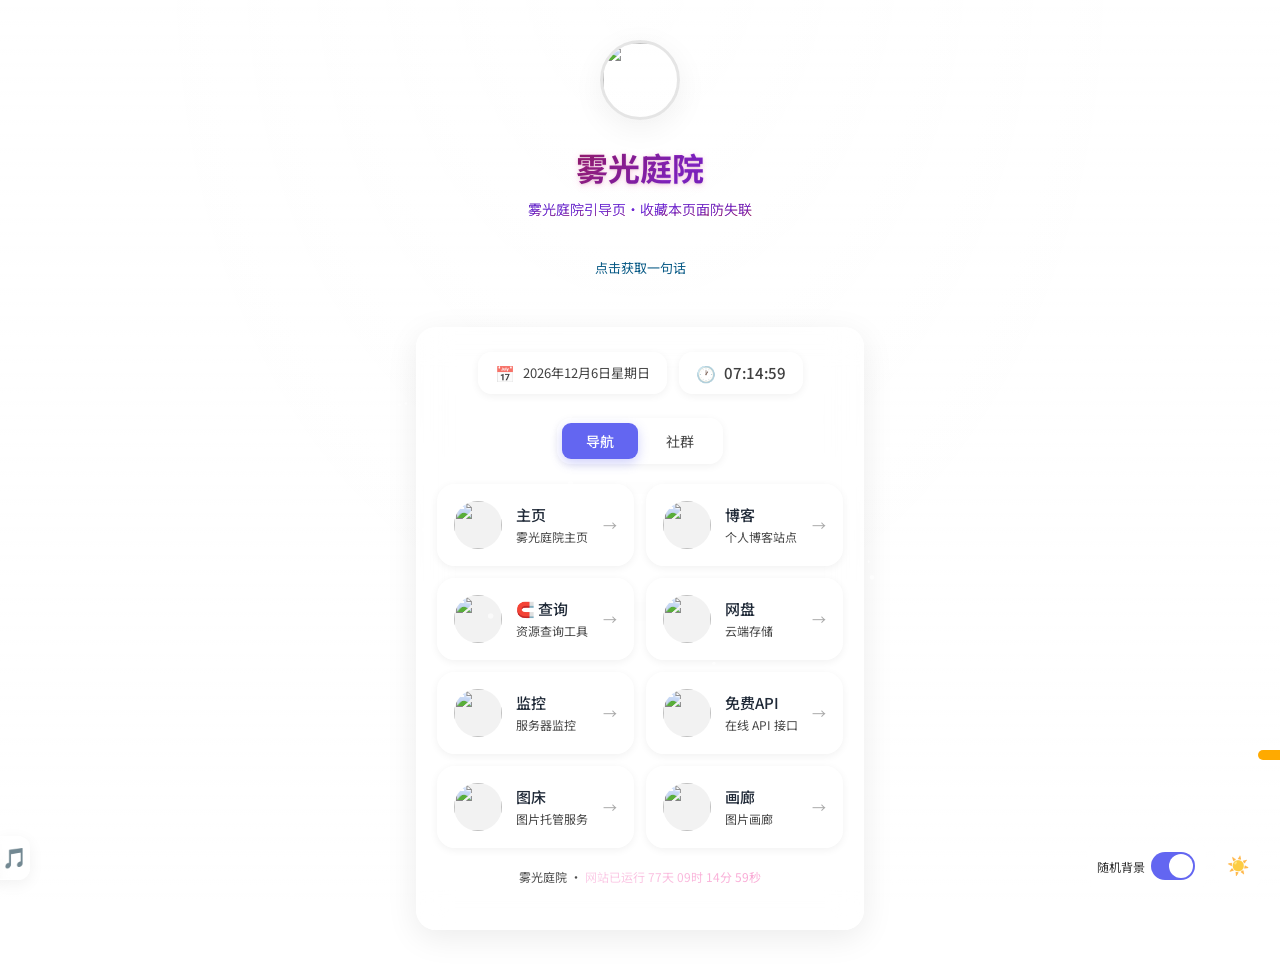
==== index.html @ 0381801b "修复背景轮换竞态、看板娘退出后空转，收敛毛玻璃与歌词重绘，补齐无障碍 一、真会出错的 - 背景轮换加代际标记：关掉开关后，卡在 await 里的 switchBg 不再把固定图盖掉 - session" ====
<!DOCTYPE html>
<html lang="zh-CN">
<head>
<meta charset="utf-8">
<meta name="viewport" content="width=device-width,initial-scale=1,viewport-fit=cover">

<!-- ══════════════════════════════════════════════════════════════════════════
     ★ 导航配置区 ★  想改导航，只改这一块就够了，下面的代码一律不用动

     每行一个网站： { name: '名称', desc: '描述', url: '网址', icon: '图标' }
       · icon  可以填图片网址，也可以直接填 emoji（如 '🎵'）；留空就显示名称首字
       · desc  可以省略
       · 想在当前标签页打开，给那一行补一个  newTab: false
     删一行 = 少一个卡片，复制一行 = 多一个卡片，顺序就是显示顺序。

     列数自动适配（NAV_COLUMNS = 'auto' 时）：
       1~8 个  → 2 列        9~15 个 → 3 列（9 个正好 3×3）
       16 个及以上 → 4 列（16 个正好 4×4）
     想锁死列数就把 NAV_COLUMNS 改成 2、3 或 4。
     上面算出的是「列数上限」，实际列数还要看屏幕宽度：
       ≥1920px  最多 4 列 → 16 个就是 4×4
       ≥1025px  最多 3 列 →  9 个就是 3×3
       ≤1024px  最多 2 列 ← 平板 / 手机，和改造前完全一样
       ≤420px   单列长条  ← 同上
     多出来的列全靠内容区向两侧扩展放下，卡片尺寸一点都不缩；
     左右会各留 390px 死区，不会压到看板娘和播放器上。
     ══════════════════════════════════════════════════════════════════════════ -->
<script>
window.NAV_COLUMNS = 'auto';

window.NAV_LINKS = [
  { name: '主页',         desc: '雾光庭院主页',  url: 'https://wgty.top',            icon: 'https://cdn.jsdmirror.com/gh/lqay-cn/cdn@main/img/zx/f/真寻413.jpg' },
  { name: '博客',         desc: '个人博客站点',  url: 'https://blog.wgty.top',       icon: 'https://cdn.jsdmirror.com/gh/lqay-cn/cdn@main/img/zx/f/真寻1048.jpg' },
  { name: '🧲 查询',      desc: '资源查询工具',  url: 'https://whatslink.info/',     icon: 'https://cdn.jsdmirror.com/gh/lqay-cn/cdn@main/img/zx/f/真寻1014.jpg' },
  { name: '网盘',         desc: '云端存储',      url: 'https://pan.wgty.top',        icon: 'https://cdn.jsdmirror.com/gh/lqay-cn/cdn@main/img/zx/f/真寻1086.jpg' },
  { name: '监控',         desc: '服务器监控',  url: 'https://komari.wgty.top',            icon: 'https://cdn.jsdmirror.com/gh/lqay-cn/cdn@main/img/zx/f/真寻575.jpg' },
  { name: '免费API',      desc: '在线 API 接口', url: 'https://wgty.top',            icon: 'https://cdn.jsdmirror.com/gh/lqay-cn/cdn@main/img/zx/f/真寻566.jpeg' },
  { name: '图床',         desc: '图片托管服务',  url: 'https://image.wgty.top',      icon: 'https://cdn.jsdmirror.com/gh/lqay-cn/cdn@main/img/zx/f/真寻748.jpg' },
  { name: '画廊',         desc: '图片画廊',      url: 'https://image.wgty.top/browse/web',            icon: 'https://cdn.jsdmirror.com/gh/lqay-cn/cdn@main/img/zx/f/真寻216.jpg' }
];
</script>
<!-- ════════════════════ 导航配置到此结束，以下无需改动 ════════════════════ -->

<title>雾光庭院</title>
<link rel="icon" type="image/png" href="https://p.qlogo.cn/gh/741215938/741215938/640">
<link href="https://fonts.googleapis.com/css2?family=Noto+Sans+SC:wght@300;400;500;700&display=swap" rel="stylesheet">
<!-- 资源版本号：改完 style.css / player.js / live2d.js 记得把下面几处的 ?v= 一起改
     （站点走 Cloudflare，CSS/JS 边缘缓存 4 小时；不换版本号的话会出现「新 HTML + 旧 CSS」，
      看板娘容器拿不到 position:fixed，整页被顶下去一大块） -->
<link rel="stylesheet" href="style.css?v=20261030a">

</head>
<body>

<!-- 背景图片容器：两层，交叉淡入淡出（旧图淡出、新图淡入，中间不会露出页面底色） -->
<div class="bg-image" id="bgImage"></div>
<div class="bg-image" id="bgImage2"></div>
<!-- 压暗/渐变遮罩独立成层：若挂在 .bg-image 上，双层同时可见时会被叠加两次 -->
<div class="bg-overlay"></div>

<!-- Live2D 看板娘（仿原版 live2d-widget）：文字气泡 + 模型 + 竖排工具栏；模型本身不挡页面点击 -->
<div class="live2d-wrap" id="live2dWrap" hidden>
  <div class="waifu-tips" id="waifuTips" role="status" aria-live="polite"></div>
  <canvas class="live2d-canvas" id="live2dCanvas" aria-hidden="true"></canvas>
  <div class="waifu-tool" id="waifuTool" role="toolbar" aria-label="看板娘工具栏">
    <button type="button" data-act="hitokoto" title="一言" aria-label="一言"><svg viewBox="0 0 24 24" aria-hidden="true"><path d="M4 4h16a2 2 0 0 1 2 2v10a2 2 0 0 1-2 2H9l-5 4v-4a2 2 0 0 1-2-2V6a2 2 0 0 1 2-2zm3 6a1.5 1.5 0 1 0 0 3 1.5 1.5 0 0 0 0-3zm5 0a1.5 1.5 0 1 0 0 3 1.5 1.5 0 0 0 0-3zm5 0a1.5 1.5 0 1 0 0 3 1.5 1.5 0 0 0 0-3z"/></svg></button>
    <button type="button" data-act="character" title="切换角色" aria-label="切换角色"><svg viewBox="0 0 24 24" aria-hidden="true"><path d="M12 12a4.5 4.5 0 1 0 0-9 4.5 4.5 0 0 0 0 9zm0 2c-4.4 0-8 2.2-8 5v2h16v-2c0-2.8-3.6-5-8-5z"/></svg></button>
    <button type="button" data-act="outfit" title="换装" aria-label="换装"><svg viewBox="0 0 24 24" aria-hidden="true"><path d="M9 3l3 2 3-2 5 3-2 5-2-1v11H8V10l-2 1-2-5 5-3z"/></svg></button>
    <button type="button" data-act="photo" title="拍照" aria-label="拍照"><svg viewBox="0 0 24 24" aria-hidden="true"><path d="M9 4h6l1.5 2H20a2 2 0 0 1 2 2v10a2 2 0 0 1-2 2H4a2 2 0 0 1-2-2V8a2 2 0 0 1 2-2h3.5L9 4zm3 4a5 5 0 1 0 0 10 5 5 0 0 0 0-10zm0 2a3 3 0 1 1 0 6 3 3 0 0 1 0-6z"/></svg></button>
    <button type="button" data-act="theme" title="切换主题" aria-label="切换主题"><svg viewBox="0 0 24 24" aria-hidden="true"><path d="M12 3a9 9 0 1 0 9 9 7 7 0 0 1-9-9z"/></svg></button>
    <button type="button" data-act="background" title="随机背景" aria-label="随机背景"><svg viewBox="0 0 24 24" aria-hidden="true"><path d="M4 4h16a2 2 0 0 1 2 2v12a2 2 0 0 1-2 2H4a2 2 0 0 1-2-2V6a2 2 0 0 1 2-2zm0 13h16l-5-6-4 4.5-2.5-2.5L4 17zm4-10a2 2 0 1 0 0 4 2 2 0 0 0 0-4z"/></svg></button>
    <button type="button" data-act="info" title="关于" aria-label="关于"><svg viewBox="0 0 24 24" aria-hidden="true"><path d="M12 2a10 10 0 1 0 0 20 10 10 0 0 0 0-20zm-1 5h2v2h-2V7zm0 4h2v6h-2v-6z"/></svg></button>
    <button type="button" data-act="quit" title="退出" aria-label="退出"><svg viewBox="0 0 24 24" aria-hidden="true"><path d="M6.4 5 12 10.6 17.6 5 19 6.4 13.4 12l5.6 5.6-1.4 1.4-5.6-5.6L6.4 19 5 17.6l5.6-5.6L5 6.4z"/></svg></button>
  </div>
</div>
<button class="waifu-toggle" id="waifuToggle" type="button" title="召唤看板娘" aria-label="召唤看板娘">看板娘</button>

<!-- 底部固定控件组：电脑端看板娘显示时收进看板娘工具栏（body.waifu-on 时隐藏），退出看板娘或在手机上才显示 -->
<div class="fixed-bottom">
  <label class="toggle-wrap" for="bgToggle">
    <span class="toggle-label">随机背景</span>
    <span class="switch">
      <input type="checkbox" id="bgToggle" checked>
      <span class="slider" aria-hidden="true"></span>
    </span>
  </label>
  <button id="themeBtn" type="button" aria-label="切换为浅色主题" aria-pressed="false">🌙</button>
</div>

<main class="container">
  <!-- 头部 -->
  <header class="header">
    <div class="avatar-wrap">
      <img class="avatar" src="https://p.qlogo.cn/gh/741215938/741215938/640" alt="">
    </div>
    <h1>雾光庭院</h1>
    <p class="desc">
      <span>雾</span><span>光</span><span>庭</span><span>院</span><span>引</span><span>导</span><span>页</span><span>·</span><span>收</span><span>藏</span><span>本</span><span>页</span><span>面</span><span>防</span><span>失</span><span>联</span>
    </p>
  </header>

  <!-- 一言（音乐播放时这里会被 assets/lyrics.js 换成逐字歌词，停下自动还原） -->
  <button class="hitokoto" id="hitokoto" type="button" title="点击刷新一言"><span class="hk-text" id="hitokotoText">加载中...</span></button>

  <!-- 毛玻璃内容区 -->
  <div class="glass-card">
  <!-- 时间小组件 -->
  <div class="widget-bar">
    <div class="mini-widget">
      <span class="icon">📅</span>
      <span id="date"></span>
    </div>
    <div class="mini-widget">
      <span class="icon">🕐</span>
      <span class="time" id="clock"></span>
    </div>
  </div>
  
  <!-- 标签 -->
  <div class="tabs" role="tablist" aria-label="内容分类">
    <button class="tab-btn active" id="tabNav" type="button" role="tab" aria-selected="true" aria-controls="tab-nav" tabindex="0" data-tab="nav">导航</button>
    <button class="tab-btn" id="tabContact" type="button" role="tab" aria-selected="false" aria-controls="tab-contact" tabindex="-1" data-tab="contact">社群</button>
  </div>
  
  <!-- 导航内容 -->
  <div class="tab-content active" id="tab-nav" role="tabpanel" aria-labelledby="tabNav" tabindex="0">
    <!-- 卡片由页头 NAV_LINKS 渲染生成，这里保持空即可 -->
    <nav class="link-grid" id="linkGrid" aria-label="常用站点" data-cols="2"></nav>
    <script>
    /* 导航渲染：读取 window.NAV_LINKS 生成卡片，并按数量决定列数。
       全部走 DOM API，配置里的文字不会被当成 HTML 解析。 */
    (function () {
      var grid = document.getElementById('linkGrid');
      if (!grid) return;

      var list = Array.isArray(window.NAV_LINKS) ? window.NAV_LINKS : [];
      var frag = document.createDocumentFragment();

      list.forEach(function (item) {
        if (!item || !item.name && !item.url) return;

        var a = document.createElement('a');
        a.className = 'link-card';
        a.href = item.url || '#';
        if (item.newTab !== false) {
          a.target = '_blank';
          a.rel = 'noopener noreferrer';
        }

        var iconBox = document.createElement('div');
        iconBox.className = 'card-icon';
        var icon = item.icon || '';
        if (/^(https?:|data:|\/|\.{1,2}\/)/i.test(icon)) {
          var img = document.createElement('img');
          img.src = icon;
          img.alt = '';
          img.loading = 'lazy';
          img.decoding = 'async';
          iconBox.appendChild(img);
        } else {
          iconBox.classList.add('is-text');
          iconBox.textContent = icon || (item.name || '?').trim().charAt(0);
        }

        var info = document.createElement('div');
        info.className = 'card-info';
        var nameEl = document.createElement('div');
        nameEl.className = 'card-name';
        nameEl.textContent = item.name || '';
        info.appendChild(nameEl);
        if (item.desc) {
          var descEl = document.createElement('div');
          descEl.className = 'card-desc';
          descEl.textContent = item.desc;
          info.appendChild(descEl);
        }

        var arrow = document.createElement('span');
        arrow.className = 'arrow';
        arrow.textContent = '→';

        a.appendChild(iconBox);
        a.appendChild(info);
        a.appendChild(arrow);
        frag.appendChild(a);
      });

      grid.textContent = '';
      grid.appendChild(frag);

      /* 列数：1~8 → 2 列，9~15 → 3 列，16+ → 4 列；NAV_COLUMNS 可手动锁定 */
      var n = grid.children.length;
      var forced = parseInt(window.NAV_COLUMNS, 10);
      var cols = (forced >= 1 && forced <= 4) ? forced : (n >= 16 ? 4 : (n >= 9 ? 3 : 2));
      grid.setAttribute('data-cols', String(cols));
      grid.setAttribute('data-count', String(n));
      /* 列数同时写到 body 上：CSS 选不到父元素，.container 靠它决定加宽到多少 */
      document.body.setAttribute('data-nav-cols', String(cols));
    })();
    </script>
  </div>
  
  <!-- 联系内容 -->
  <div class="tab-content" id="tab-contact" role="tabpanel" aria-labelledby="tabContact" tabindex="0" hidden>
    <div class="contact-list">
      <a href="https://qm.qq.com/q/Qpj8jxXnmW" class="contact-card" target="_blank" rel="noopener noreferrer">
        <div class="contact-icon qqgrp"><img src="https://p.qlogo.cn/gh/741215938/741215938/100" alt="QQ群"></div>
        <div class="contact-info">
          <div class="contact-name">雾光庭院交流群</div>
          <div class="contact-desc">群号：741215938</div>
        </div>
      </a>
      <a href="https://t.me/+IqggCLsv-kgzZmNl" class="contact-card" target="_blank" rel="noopener noreferrer">
        <div class="contact-icon tg"><img src="https://p.qlogo.cn/gh/741215938/741215938/100" alt="Telegram"></div>
        <div class="contact-info">
          <div class="contact-name">雾光庭院频道</div>
          <div class="contact-desc">Telegram 频道</div>
        </div>
      </a>
    </div>
  </div>
  
  <footer class="footer"><a href="https://github.com/jifulin/mistgarden" target="_blank" rel="noopener noreferrer">雾光庭院</a> · <span id="uptime"></span></footer>
  </div><!-- /glass-card -->
</main><!-- /container -->

<script>
  // 背景图片配置（使用API获取随机横图）
  const BG_API = 'https://api.lqay.cn/api/zxsjt/?cat=heng';
  // 手机端用竖图接口（1242×1815 这类竖构图）。注意：这个接口的跳转目标不带 CORS 头，
  // 只能当普通图片用（background-image / <img>），fetch 成 blob 会被浏览器拦掉
  const BG_API_MOBILE = 'https://img.paulzzh.com/touhou/random?size=wap';
  const NARROW_MQ = window.matchMedia('(max-width: 640px)');
  let currentBg = null;
  let nextBg = null;
  let bgInterval = null;
  // 代际标记：每次关掉轮换都 +1。switchBg() 是 async 的，定时器可能已经触发、
  // 正卡在 await 里；关掉开关后它醒来如果不认代次，就会把刚淡入的固定图又盖掉
  let bgGen = 0;
  const AUTO_INTERVAL = 6000; // 6秒
  const FIXED_BG = 'https://cdn.jsdmirror.com/gh/lqay-cn/cdn@main/img/zx/h/%E7%9C%9F%E5%AF%BB1184.png';

  // 背景图分两层交替显示，切换时旧图淡出、新图淡入（交叉淡入淡出，不会露出页面底色）
  const BG_LAYERS = [document.getElementById('bgImage'), document.getElementById('bgImage2')];

  // 开关当前状态（DOM 还没就绪时按「关」处理，宁可不换图）
  function bgEnabled() {
    const t = document.getElementById('bgToggle');
    return !!(t && t.checked);
  }
  let activeLayer = 0;          // 当前显示的是哪一层
  const FADE_MS = 900;          // 与 style.css 里 .bg-image 的 transition 保持一致

  // 拉一张随机图并等到解码完成，返回可用作背景的地址
  async function fetchBgBlob() {
    // 手机端：接口没有 CORS 头，走不了 fetch，直接把 URL 交给 background-image。
    // 带个随机参数，否则浏览器可能把 302 缓存住、一直返回同一张
    if (NARROW_MQ.matches) {
      const url = BG_API_MOBILE + '&r=' + Date.now() + Math.random().toString(36).slice(2, 6);
      await new Promise((resolve, reject) => {
        const img = new Image();
        img.onload = () => resolve();
        img.onerror = reject;
        img.src = url;
      });
      return url;
    }
    const resp = await fetch(BG_API);
    const blob = await resp.blob();
    const imgUrl = URL.createObjectURL(blob);
    await new Promise((resolve, reject) => {
      const img = new Image();
      img.onload = () => resolve();
      img.onerror = reject;
      img.src = imgUrl;
    });
    return imgUrl;
  }

  // 把 url 交叉淡入到前台；返回刚被换下去的那一层，调用方据此回收旧 blob
  function crossFade(url) {
    const cur = BG_LAYERS[activeLayer];
    const nxt = BG_LAYERS[1 - activeLayer];
    // 新图先放到隐藏层并锁死在透明状态，避免它带着上一张的过渡闪一下
    nxt.style.transition = 'none';
    nxt.style.opacity = '0';
    nxt.style.backgroundImage = `url('${url}')`;
    void nxt.offsetWidth;               // 强制重排，让上面的初始状态生效
    nxt.style.transition = '';          // 恢复 CSS 里的过渡
    requestAnimationFrame(() => {
      nxt.style.opacity = '1';
      cur.style.opacity = '0';
    });
    activeLayer = 1 - activeLayer;
    return cur;
  }

  // 预加载下一张背景图片
  async function preloadBg() {
    const toggle = document.getElementById('bgToggle');
    if (!toggle || !toggle.checked) return;
    if (nextBg) {
      URL.revokeObjectURL(nextBg);
      nextBg = null;
    }
    try {
      nextBg = await fetchBgBlob();
    } catch (e) {
      console.error('Failed to preload background image', e);
    }
  }

  async function switchBg() {
    const gen = bgGen;                 // 记下发起时的代次
    try {
      // 使用预加载的图片，如果没有就立即加载
      let newBgUrl = nextBg;
      nextBg = null;
      if (!newBgUrl) newBgUrl = await fetchBgBlob();

      // 等待期间用户关掉了开关（或又重开过一轮）：这次结果作废，别把固定图盖掉
      if (gen !== bgGen || !bgEnabled()) {
        if (newBgUrl) URL.revokeObjectURL(newBgUrl);
        return;
      }

      const oldBg = currentBg;
      currentBg = newBgUrl;
      crossFade(newBgUrl);

      // 旧图还在淡出，等过渡结束再回收，否则可能闪一下
      if (oldBg) setTimeout(() => URL.revokeObjectURL(oldBg), FADE_MS + 300);

      // 预加载下一张
      preloadBg();
    } catch (e) {
      console.error('Failed to load background image', e);
    }
  }

  // 关闭随机背景时切回固定图（同样走淡入淡出）
  function showFixedBg() {
    if (nextBg) { URL.revokeObjectURL(nextBg); nextBg = null; }
    const oldBg = currentBg;
    currentBg = null;
    crossFade(FIXED_BG);
    if (oldBg) setTimeout(() => URL.revokeObjectURL(oldBg), FADE_MS + 300);
  }

  // 自动切换背景
  function startBgAuto() {
    clearTimeout(bgInterval);
    bgInterval = null;
    // 使用 setTimeout 递归，确保间隔固定，避免重叠
    function scheduleNext() {
      clearTimeout(bgInterval);
      bgInterval = setTimeout(() => {
        bgInterval = null;
        if (!bgEnabled()) return;      // 关掉开关后不再排下一轮
        switchBg().then(() => { if (bgEnabled()) scheduleNext(); });
      }, AUTO_INTERVAL);
    }
    scheduleNext();
  }
  function stopBgAuto() {
    bgGen++;                           // 让已经发起的 switchBg 醒来后作废
    clearTimeout(bgInterval);
    bgInterval = null;
  }

  // 页面加载初始化
  (function() {
    const html = document.documentElement;
    const toggle = document.getElementById('bgToggle');

    // 隐私模式 / 禁用存储时 sessionStorage 读写会抛 SecurityError，
    // 一抛就会把下面整个初始化块（两个开关的监听）全部中断，所以统一包一层
    const store = {
      get(key) { try { return sessionStorage.getItem(key); } catch (e) { return null; } },
      set(key, value) { try { sessionStorage.setItem(key, value); } catch (e) { /* 存不了照样能用 */ } }
    };

    // === 主题初始化：手动优先级 > 时间自动（会话级别）===
    const savedTheme = store.get('theme');
    if (savedTheme === 'light') {
      html.setAttribute('data-theme', 'light');
    } else if (savedTheme !== 'dark') {
      const hour = new Date().getHours();
      if (hour >= 6 && hour < 18) html.setAttribute('data-theme', 'light');
    }
    function syncThemeButton() {
      const light = html.getAttribute('data-theme') === 'light';
      const button = document.getElementById('themeBtn');
      // 图标显示「当前是什么」，无障碍名和 title 说「点了会变成什么」
      button.textContent = light ? '☀️' : '🌙';
      button.setAttribute('aria-label', light ? '切换为深色主题' : '切换为浅色主题');
      button.setAttribute('aria-pressed', String(light));
      button.title = light ? '切换为深色主题' : '切换为浅色主题';
    }
    syncThemeButton();

    // === 背景自动切换初始化 ===
    const autoBg = store.get('autoBg');
    if (autoBg === 'off') {
      toggle.checked = false;
      stopBgAuto();
      showFixedBg();
    } else {
      toggle.checked = true;
      // 先预加载，再切换
      preloadBg().then(() => switchBg());
      startBgAuto();
    }

    // === 主题切换事件 ===
    document.getElementById('themeBtn').addEventListener('click', function() {
      if (html.getAttribute('data-theme') === 'light') {
        html.removeAttribute('data-theme');
        store.set('theme', 'dark');
      } else {
        html.setAttribute('data-theme', 'light');
        store.set('theme', 'light');
      }
      syncThemeButton();
    });

    // === 背景开关切换事件 ===
    toggle.addEventListener('change', function() {
      if (this.checked) {
        switchBg();
        startBgAuto();
        store.set('autoBg', 'on');
      } else {
        stopBgAuto();
        store.set('autoBg', 'off');
        // 切回固定图（淡入淡出），并清理预加载，避免关闭后仍请求 API
        showFixedBg();
      }
    });
  })();

  // === 手机端底部布局：播放器收成左下角小按钮 + 底部控件组让位 ===
  // 播放器高度会随歌词/歌单展开而变化，所以用 ResizeObserver 实时贴在它上方
  // 注意：这段内联脚本在 .music-player（页面后半部分）之前执行，必须等 DOM 就绪
  function setupMobileBottomUI() {
    const mq = window.matchMedia('(max-width: 640px)');
    const player = document.querySelector('.music-player');
    const bar = document.querySelector('.fixed-bottom');
    const btn = document.getElementById('musicToggle');
    if (!player || !bar || !btn) return;

    // 音乐播放器完全按需加载：首访不请求播放器资源、歌单或音源。
    let musicAssetsPromise = null;
    let consentGranted = false;
    const ask = document.getElementById('playAsk');
    const askYes = document.getElementById('playAskYes');
    const askNo = document.getElementById('playAskNo');
    function acceptMusic() {
      consentGranted = true;
      player.dataset.playOnReady = 'true';
      if (ask.open) ask.close();
      apply(true);            // 只在用户点了「播放」之后请求播放器和音源
    }
    function declineMusic() {
      if (ask.open) ask.close();   // 不启动脚本、歌单、音源或音乐播放器
    }
    function showPlayDialog() {
      if (!ask || ask.open || consentGranted) return;
      ask.showModal();
      askNo.focus();          // 默认聚焦不会触发加载的选项
    }
    // 电脑端看板娘在场时，由她在气泡里问（常驻到用户选择为止）；
    // 看板娘不在（手机、已退出、加载失败）或中途被关掉时，退回原来的弹窗。
    function showPlayAsk() {
      if (consentGranted) return;
      const waifu = window.__live2dWidget;
      if (waifu && waifu.askMusic({ accept: acceptMusic, decline: declineMusic, fallback: showPlayDialog })) return;
      showPlayDialog();
    }
    function firstPlayAsk() {
      const waifu = window.__live2dWidget;
      if (!waifu) { showPlayDialog(); return; }
      waifu.whenReady().then(function (ready) {
        if (ready) showPlayAsk(); else showPlayDialog();
      });
    }
    // 给看板娘用：没同意时她可以直接帮用户开始放歌；openPanel 打开左下角播放器
    window.__mistMusicCtl = {
      get consented() { return consentGranted; },
      start: acceptMusic,
      openPanel: function () { if (!open) togglePlayer(); }
    };
    askYes.addEventListener('click', acceptMusic);
    askNo.addEventListener('click', declineMusic);
    // 原生 dialog 的 Esc/cancel 也等同于关闭；没有同意就不会加载。

    function loadScript(src) {
      return new Promise((resolve, reject) => {
        const script = document.createElement('script');
        script.src = src;
        script.onload = resolve;
        script.onerror = () => { script.remove(); reject(new Error('脚本加载失败：' + src)); };
        document.body.appendChild(script);
      });
    }
    function loadMusicAssets() {
      if (musicAssetsPromise) return musicAssetsPromise;
      const slot = document.getElementById('musicPlayer');
      slot.textContent = '🎵 正在加载音乐…';
      const stylesheet = document.getElementById('aplayerStylesheet');
      const styleReady = stylesheet ? Promise.resolve() : new Promise((resolve, reject) => {
        const link = document.createElement('link');
        link.id = 'aplayerStylesheet';
        link.rel = 'stylesheet';
        link.href = 'assets/APlayer.min.css?v=20260920c';
        link.onload = resolve;
        link.onerror = () => { link.remove(); reject(new Error('播放器样式加载失败')); };
        document.head.insertBefore(link, document.querySelector('link[href^="style.css"]'));
      });
      musicAssetsPromise = styleReady
        .then(() => window.APlayer ? null : loadScript('assets/APlayer.min.js?v=20260920c'))
        .then(() => loadScript('assets/player.js?v=20261030a'))
        .catch(error => {
          console.warn('[music] 加载失败：', error);
          slot.textContent = '🎵 加载失败，收起后可重试';
          musicAssetsPromise = null;
        });
      return musicAssetsPromise;
    }

    const BTN      = 44;      // 按钮的布局尺寸（固定；贴边靠 transform 缩小，命中区不缩水）
    const DOCK_GAP = 2;       // 贴边后离屏幕边缘几像素
    const DOCK_IN  = 14;      // 离边 ≤14px 判定为贴边
    const DOCK_OUT = 28;      // 拉开 >28px 才脱离（滞回，免得在阈值上来回抖）
    const clamp = function (v, min, max) { return Math.min(Math.max(v, min), max); };
    let pos = null;                        // 按钮布局左上角（视口坐标）
    let dock = { x: null, y: null };        // 当前贴住哪几条边
    let open = false;
    let side = 'left';                     // 展开时播放器贴哪边，跟着按钮走
    let suppressClick = false;             // 刚拖完那一下不算点击
    let drag = null;

    /* --- 底部控件组：只在真被播放器压住时才抬起来；收起或桌面端用回 CSS 的 bottom: 20px --- */
    function sync() {
      if (!mq.matches || player.classList.contains('is-collapsed')) { bar.style.bottom = ''; return; }
      placePlayer();                               // 播放器跟着按钮走，位置每次现算
      bar.style.bottom = '';                       // 先归位再量，否则会拿上一次的抬高值自我反馈
      const p = player.getBoundingClientRect();
      const b = bar.getBoundingClientRect();
      if (p.left < b.right && b.left < p.right && p.top < b.bottom && b.top < p.bottom) {
        const lift = Math.round(window.innerHeight - p.top + 8);
        if (lift <= window.innerHeight - 8) bar.style.bottom = lift + 'px';   // 抬起来也得留在屏幕里
      }
    }
    /* --- 桌面端：手柄高度跟着播放器走（展开歌单/歌词变高时也保持一致） --- */
    function syncHandle() {
      if (!btn) return;
      if (mq.matches) { btn.style.height = ''; return; }     // 手机端是 44×44，交回 CSS
      const h = player.offsetHeight;
      if (h) btn.style.height = Math.max(44, h) + 'px';
    }

    if (window.ResizeObserver) new ResizeObserver(function () { sync(); syncHandle(); }).observe(player);
    window.addEventListener('resize', function () { clampBtn(); sync(); syncHandle(); });
    sync();
    syncHandle();
    // 播放器内容是异步出来的（歌单、歌词、字体），补校准几次
    [400, 1500, 3000].forEach(function (t) { setTimeout(function () { sync(); syncHandle(); }, t); });

    /* --- 展开/收回：手机默认收起，不挡页脚 --- */
    function apply(next) {
      open = next;
      if (!open && player.contains(document.activeElement)) btn.focus();
      player.classList.toggle('is-collapsed', !open);
      player.classList.toggle('is-right', side === 'right');
      player.inert = !open;
      player.setAttribute('aria-hidden', String(!open));
      btn.textContent = open ? (mq.matches ? '✕' : '«') : '🎵';
      const label = open ? '收起音乐播放器' : '展开音乐播放器';
      btn.title = label;
      btn.setAttribute('aria-label', label);
      btn.setAttribute('aria-expanded', String(open));
      btn.classList.toggle('is-drawer-open', open && !mq.matches);
      if (open) { placePlayer(); if (consentGranted) loadMusicAssets(); }
      sync();
      if (open) armIdle(); else keepOpen();
    }

    /* --- 桌面端抽屉：闲置（鼠标也不在上面）就自动收回贴边，点左边手柄再滑出 --- */
    const IDLE_MS = 8000;                  // 多久没操作就收回去
    let idleTimer = null;
    let hovering = false;
    function keepOpen() { clearTimeout(idleTimer); idleTimer = null; }
    function armIdle() {
      keepOpen();
      if (mq.matches || !open || hovering || player.dataset.playOnReady === 'true') return;   // 音源尚未就绪时也不自动收起
      if (player.querySelector('.pl-picker.is-open')) return;   // 歌单菜单开着（可能正在填自定义歌单）时不自动收起
      idleTimer = setTimeout(function () { if (!mq.matches && !hovering && open) apply(false); }, IDLE_MS);
    }
    player.addEventListener('mouseenter', function () { hovering = true; keepOpen(); });
    player.addEventListener('mouseleave', function () { hovering = false; armIdle(); });
    player.addEventListener('mousemove', keepOpen);        // 动一下（拖进度条、翻歌单）就重新计时
    player.addEventListener('click', armIdle);
    btn.addEventListener('mouseenter', function () { if (!mq.matches) armIdle(); });

    player.classList.toggle('is-drawer', !mq.matches);     // 抽屉的收起样式只在桌面端生效
    apply(false);                                  // 所有设备默认收起，不触发资源加载
    function togglePlayer() {
      if (open) { apply(false); return; }
      if (!consentGranted) { showPlayAsk(); return; }
      apply(true);
    }
    btn.addEventListener('click', function () {
      if (suppressClick) { suppressClick = false; return; }
      togglePlayer();
    });

    /* --- 播放器跟着按钮走：放按钮下方，下方放不下就放上方，横向占满 --- */
    function placePlayer() {
      if (!mq.matches || !pos) return;
      const h = player.offsetHeight || 131;
      const gap = 6;
      player.style.left = '10px';
      player.style.right = '10px';
      player.style.bottom = 'auto';
      player.style.top = (pos.y + BTN + gap + h <= window.innerHeight - 8)
        ? Math.round(pos.y + BTN + gap) + 'px'                  // 按钮下面放得下
        : Math.round(Math.max(8, pos.y - gap - h)) + 'px';      // 否则放到按钮上面
    }
    function clearPlayerStyle() {
      player.style.left = player.style.right = player.style.top = player.style.bottom = '';
    }

    /* --- 按钮可拖动：手机上未必有“刚好不挡东西”的位置，让用户自己挪（位置记在 localStorage）--- */
    const POS_KEY = 'mistgarden-music-btn';

    function readPos() {
      try {
        const v = localStorage.getItem(POS_KEY);
        if (!v) return null;
        const a = v.split(',');
        const x = parseFloat(a[0]), y = parseFloat(a[1]);
        return isFinite(x) && isFinite(y) ? { x: x, y: y } : null;
      } catch (e) { return null; }
    }

    // 按 pos 写样式：靠边就吸到边上并缩小（滞回，免得在阈值上来回抖）
    function layoutButton(remember) {
      if (!mq.matches) return;
      const nearX = pos.x <= DOCK_IN ? 'left'
                  : pos.x + BTN >= window.innerWidth - DOCK_IN ? 'right' : null;
      const nearY = pos.y <= DOCK_IN ? 'top'
                  : pos.y + BTN >= window.innerHeight - DOCK_IN ? 'bottom' : null;
      if (dock.x === 'left'   && pos.x > DOCK_OUT) dock.x = null;
      if (dock.x === 'right'  && pos.x + BTN < window.innerWidth - DOCK_OUT) dock.x = null;
      if (dock.y === 'top'    && pos.y > DOCK_OUT) dock.y = null;
      if (dock.y === 'bottom' && pos.y + BTN < window.innerHeight - DOCK_OUT) dock.y = null;
      if (nearX) dock.x = nearX;
      if (nearY) dock.y = nearY;

      let x = pos.x, y = pos.y;
      if (dock.x === 'left')   x = DOCK_GAP;
      if (dock.x === 'right')  x = window.innerWidth - BTN - DOCK_GAP;
      if (dock.y === 'top')    y = DOCK_GAP;
      if (dock.y === 'bottom') y = window.innerHeight - BTN - DOCK_GAP;
      pos = { x: x, y: y };

      btn.style.left = Math.round(x) + 'px';
      btn.style.top = Math.round(y) + 'px';
      btn.style.bottom = 'auto';
      // 缩小的方向朝着贴着的那条边，看起来就是“缩到边上”
      btn.classList.toggle('is-docked', !!(dock.x || dock.y));
      btn.style.transformOrigin =
        (dock.x === 'right' ? 'right' : dock.x === 'left' ? 'left' : 'center') + ' ' +
        (dock.y === 'bottom' ? 'bottom' : dock.y === 'top' ? 'top' : 'center');

      side = (x + BTN / 2 > window.innerWidth / 2) ? 'right' : 'left';
      player.classList.toggle('is-right', side === 'right');
      if (open) placePlayer();
      if (remember) { try { localStorage.setItem(POS_KEY, Math.round(x) + ',' + Math.round(y)); } catch (e) {} }
    }

    function place(x, y, remember) {
      if (!mq.matches) return;
      pos = { x: clamp(x, 0, window.innerWidth - BTN), y: clamp(y, 0, window.innerHeight - BTN) };
      layoutButton(remember);
    }
    // 屏幕旋转/缩放后把按钮拉回可视区
    function clampBtn() {
      if (!mq.matches || !pos) return;
      place(pos.x, pos.y, true);
    }

    const saved = readPos();
    if (saved && mq.matches) place(saved.x, saved.y, false);

    btn.addEventListener('pointerdown', function (e) {
      if (!mq.matches || e.button > 0) return;
      // 必须拦默认行为：不拦的话浏览器会启动原生拖拽/选择，pointer 立刻被 cancel，拖动只跟一帧
      if (e.cancelable) e.preventDefault();
      if (!pos) { const r = btn.getBoundingClientRect(); pos = { x: r.left, y: r.top }; }
      drag = { id: e.pointerId, dx: e.clientX - pos.x, dy: e.clientY - pos.y,
               x0: e.clientX, y0: e.clientY, moved: false };
      if (btn.setPointerCapture) btn.setPointerCapture(e.pointerId);
    });
    btn.addEventListener('pointermove', function (e) {
      if (!drag || e.pointerId !== drag.id) return;
      // 移动不超过 6px 当点击，避免手抖就把按钮挪走
      if (!drag.moved && Math.abs(e.clientX - drag.x0) + Math.abs(e.clientY - drag.y0) < 6) return;
      drag.moved = true;
      btn.classList.add('is-dragging');
      place(e.clientX - drag.dx, e.clientY - drag.dy, false);
    });
    function endDrag(e, cancelled) {
      if (!drag || (e && e.pointerId !== drag.id)) return;
      const moved = drag.moved;
      drag = null;
      btn.classList.remove('is-dragging');
      if (moved) layoutButton(true);                       // 松手再存一次位置（贴边后的最终位置）
      // 没拖动就是点了一下 = 开关。不用等 click：pointerdown 拦了默认行为后 click 不一定派发
      if (!moved && !cancelled) togglePlayer();
      suppressClick = true;                                // 真来了 click 也别再切一次
      setTimeout(function () { suppressClick = false; }, 350);
    }
    btn.addEventListener('pointerup', function (e) { endDrag(e, false); });
    btn.addEventListener('pointercancel', function (e) { endDrag(e, true); });

    // 窗口从桌面缩到手机宽度（或反过来）时，跟着切到对应的默认状态
    function onMq() {
      if (!mq.matches) clearPlayerStyle();      // 回桌面端：位置交回 CSS，别留内联样式
      player.classList.toggle('is-drawer', !mq.matches);
      apply(open);
      syncHandle();
      armIdle();
    }
    if (mq.addEventListener) mq.addEventListener('change', onMq);
    else if (mq.addListener) mq.addListener(onMq);

    // 异步创建 audio 后再观察播放状态，不轮询、也不在首访初始化播放器。
    let watchedAudio = null;
    function watchAudio() {
      const audio = player.querySelector('audio');
      if (!audio || audio === watchedAudio) return;
      watchedAudio = audio;
      const mark = () => btn.classList.toggle('is-playing', !audio.paused);
      ['play', 'pause', 'ended'].forEach(name => audio.addEventListener(name, mark));
      mark();
    }
    document.addEventListener('mistgarden:music-ready', function () {
      watchAudio();
      if (open) armIdle();
    });
    firstPlayAsk();
  }
  if (document.readyState === 'loading') document.addEventListener('DOMContentLoaded', setupMobileBottomUI);
  else setupMobileBottomUI();

  // === 页面运行时功能 ===
  function updateClock() {
    const now = new Date();
    const time = now.toLocaleTimeString('zh-CN', { hour: '2-digit', minute: '2-digit', second: '2-digit' });
    const date = now.toLocaleDateString('zh-CN', { year: 'numeric', month: 'long', day: 'numeric', weekday: 'long' });
    document.getElementById('clock').textContent = time;
    document.getElementById('date').textContent = date;
  }
  updateClock();
  setInterval(updateClock, 1000);
  
  // 可用键盘操作的标签页：点击、左右方向键、Home/End 都同步更新面板。
  const tabButtons = Array.from(document.querySelectorAll('.tab-btn'));
  function switchTab(nextButton, focusButton = false) {
    tabButtons.forEach(button => {
      const selected = button === nextButton;
      button.classList.toggle('active', selected);
      button.setAttribute('aria-selected', String(selected));
      button.tabIndex = selected ? 0 : -1;
      const panel = document.getElementById(button.getAttribute('aria-controls'));
      panel.classList.toggle('active', selected);
      panel.hidden = !selected;
    });
    if (focusButton) nextButton.focus();
  }
  tabButtons.forEach(button => button.addEventListener('click', () => switchTab(button)));
  document.querySelector('.tabs').addEventListener('keydown', e => {
    const current = tabButtons.indexOf(e.target);
    if (current < 0) return;
    let next = current;
    if (e.key === 'ArrowRight') next = (current + 1) % tabButtons.length;
    else if (e.key === 'ArrowLeft') next = (current - 1 + tabButtons.length) % tabButtons.length;
    else if (e.key === 'Home') next = 0;
    else if (e.key === 'End') next = tabButtons.length - 1;
    else return;
    e.preventDefault();
    switchTab(tabButtons[next], true);
  });
  
  // 一言
  async function fetchHitokoto() {
    try {
      const resp = await fetch('https://v1.hitokoto.cn');
      const data = await resp.json();
      const el = document.getElementById('hitokoto');
      // 只写内层 span：歌词层是它的兄弟节点，直接写 el.textContent 会把歌词层冲掉
      document.getElementById('hitokotoText').textContent = data.hitokoto;
      el.setAttribute('aria-label', '刷新一言：' + data.hitokoto);
      if (data.from && !el.classList.contains('is-lyric')) el.title = `——《${data.from}》`;
      // 白天模式一言两种可读配色
      if (document.documentElement.getAttribute('data-theme') === 'light') {
        if (Math.random() < 0.5) {
          el.classList.add('hitokoto-alt');
        } else {
          el.classList.remove('hitokoto-alt');
        }
      }
    } catch (e) {
      const el = document.getElementById('hitokoto');
      document.getElementById('hitokotoText').textContent = '点击获取一句话';
      el.setAttribute('aria-label', '刷新一言，当前加载失败');
    }
  }
  document.getElementById('hitokoto').addEventListener('click', fetchHitokoto);
  fetchHitokoto();

  // 运行时间计数器
  const startTime = new Date('2026-09-20T06:00:00+08:00');
  function updateUptime() {
    const now = new Date();
    const diff = now - startTime;
    if (diff < 0) {
      document.getElementById('uptime').textContent = '网站运行中';
      return;
    }
    const days = Math.floor(diff / 86400000);
    const hours = Math.floor((diff % 86400000) / 3600000);
    const mins = Math.floor((diff % 3600000) / 60000);
    const secs = Math.floor((diff % 60000) / 1000);
    const el = document.getElementById('uptime');
    el.textContent = `网站已运行 ${days}天 ${String(hours).padStart(2,'0')}时 ${String(mins).padStart(2,'0')}分 ${String(secs).padStart(2,'0')}秒`;
  }
  updateUptime();
  setInterval(updateUptime, 1000);

  // === 特效系统：樱花 + 粒子常驻共存（已去掉切换开关，不再有开/关状态） ===
  // 系统里开了「减少动态效果」就不放特效：这类用户对持续飘动敏感，也顺带省电
  const REDUCE_MOTION = !!(window.matchMedia
    && window.matchMedia('(prefers-reduced-motion: reduce)').matches);

  let sakuraTimer = null;      // 樱花生成定时器句柄
  let particleRAF = null;      // 粒子动画的 rAF 句柄
  let particleDraw = null;     // 粒子绘制函数（标签页切回来时要重新起帧）

  // 国家公祭日：12月13日全站灰色
  (function checkMourning(){
    const now = new Date();
    if(now.getMonth()===11 && now.getDate()===13){
      document.documentElement.classList.add('mourning');
    }
  })();

  /* --- 樱花：纯 CSS 动画的 DOM 花瓣 --- */
  function initSakura(){
    if(sakuraTimer) return;                                   // 已在运行，避免重复初始化
    const container = document.createElement('div');
    container.id = 'sakura-container';
    document.body.appendChild(container);

    function createPetal(){
      const p = document.createElement('div');
      p.className = 'sakura-petal';
      p.style.left = Math.random()*100 + 'vw';
      p.style.animationDuration = (8 + Math.random()*7) + 's';
      p.style.width = (14 + Math.random()*12) + 'px';
      p.style.height = (18 + Math.random()*10) + 'px';
      p.style.opacity = 0.6 + Math.random()*0.4;
      p.style.setProperty('--drift', Math.floor(Math.random()*200 - 100));
      p.style.transform = `rotate(${Math.random()*360}deg)`;
      container.appendChild(p);
      setTimeout(()=>p.remove(), 16000);
    }
    for(let i=0;i<30;i++) createPetal();
    sakuraTimer = setInterval(createPetal, 300);
  }

  /* --- 粒子：canvas 2D --- */
  function initParticles(){
    if(particleDraw) return;                                  // 已在运行，避免重复初始化
    const canvas = document.createElement('canvas');
    canvas.id = 'particles-canvas';
    document.body.appendChild(canvas);
    const ctx = canvas.getContext('2d');
    let w, h;
    const particles = [];

    function resize(){
      w = canvas.width = window.innerWidth;
      h = canvas.height = window.innerHeight;
    }
    resize();
    window.addEventListener('resize', resize);

    // 粒子数按屏幕面积给：小屏少放一些，别让手机白白烧电
    const count = Math.min(120, Math.max(40, Math.round(w * h / 16000)));
    for(let i=0;i<count;i++){
      particles.push({
        x: Math.random()*w,
        y: Math.random()*h,
        vx: (Math.random()-0.5)*0.6,
        vy: (Math.random()-0.5)*0.6,
        r: 1 + Math.random()*2
      });
    }

    particleDraw = function draw(){
      ctx.clearRect(0,0,w,h);
      ctx.fillStyle = 'rgba(255,255,255,0.6)';
      for(const p of particles){
        p.x += p.vx; p.y += p.vy;
        if(p.x<0||p.x>w) p.vx*=-1;
        if(p.y<0||p.y>h) p.vy*=-1;
        ctx.beginPath();
        ctx.arc(p.x,p.y,p.r,0,Math.PI*2);
        ctx.fill();
      }
      particleRAF = requestAnimationFrame(particleDraw);
    };
    particleRAF = requestAnimationFrame(particleDraw);
  }

  /* --- 标签页切到后台就停掉粒子，切回来再接着画（别在后台空转烧 CPU） --- */
  document.addEventListener('visibilitychange', function(){
    if(document.hidden){
      if(particleRAF){ cancelAnimationFrame(particleRAF); particleRAF = null; }
    }else if(particleDraw && !particleRAF){
      particleRAF = requestAnimationFrame(particleDraw);
    }
  });

  // 启动特效（樱花 + 粒子常驻）
  if(!REDUCE_MOTION){
    initSakura();
    initParticles();
  }
</script>
<!-- 原生对话框保证聚焦和 Esc 关闭；用户选择前不请求任何音乐资源。 -->
<dialog class="play-ask" id="playAsk" aria-labelledby="playAskTitle" aria-describedby="playAskDesc">
  <div class="play-ask-card">
    <div class="play-ask-icon" aria-hidden="true">🎵</div>
    <h2 class="play-ask-title" id="playAskTitle">要播放背景音乐吗？</h2>
    <p class="play-ask-desc" id="playAskDesc">点击播放将加载播放器并开始播放歌曲；关闭则不会加载音乐。</p>
    <div class="play-ask-btns">
      <button class="play-ask-btn primary" id="playAskYes" type="button">▶ 播放</button>
      <button class="play-ask-btn" id="playAskNo" type="button">关闭</button>
    </div>
  </div>
</dialog>
<!-- 音乐入口：用户同意播放后才加载 APlayer、歌单和音源 -->
<div class="music-player is-collapsed" id="musicPanel" role="region" aria-label="音乐播放器" aria-hidden="true" inert>
  <div id="musicPlayer" aria-live="polite">🎵 点击展开以加载音乐</div>
</div>
<button class="music-toggle" id="musicToggle" type="button" aria-expanded="false" aria-controls="musicPanel" aria-label="展开音乐播放器" title="展开音乐播放器">🎵</button>
<script src="assets/lyrics.js?v=20261030a"></script>
<script src="assets/live2d.js?v=20261030a"></script>
</body>
</html>
---- style.css ----
/* 字体设置 */
@import url('https://fonts.googleapis.com/css2?family=Noto+Sans+SC:wght@300;400;500;700&display=swap');

@font-face {
  font-family: 'Sarasa Gothic';
  src: url('https://cdn.jsdelivr.net/gh/be5invis/Sarasa-Gothic@master/SarasaGothicSC-Regular.ttf') format('truetype');
  font-weight: 400;
  font-style: normal;
}

body {
  font-family: 'Sarasa Gothic', 'Noto Sans SC', sans-serif;
}

:root {
    /* 夜间模式变量 */
    --card: rgba(10,10,15,0.55);
    --card-hover: rgba(10,10,15,0.75);
    --border: rgba(255,255,255,0.08);
    --text: #e4e4e7;
    --text-muted: rgba(255,255,255,0.76);
    --accent: #6366f1;
    --accent2: #818cf8;
    --overlay-start: rgba(10,10,15,0.3);
    --overlay-end: rgba(10,10,15,0.7);
    --footer-text: rgba(255,255,255,0.72);
    --shadow: rgba(0,0,0,0.2);
    --shadow-hover: rgba(0,0,0,0.3);
    --icon-bg: rgba(255,255,255,0.05);
    --btn-bg: rgba(10,10,15,0.6);
    --btn-text: rgba(255,255,255,0.86);
    --btn-border: rgba(255,255,255,0.1);
    --tab-text: rgba(255,255,255,0.75);
    --tab-hover: rgba(255,255,255,0.08);
    --desc-text: rgba(255,255,255,0.7);
    --avatar-border: rgba(255,255,255,0.2);
    --widget-text: rgba(255,255,255,0.8);
    --contact-bg-qq: rgba(0,150,255,0.15);
    --contact-bg-tg: rgba(0,150,200,0.15);
    --arrow-color: rgba(255,255,255,0.4);
    --card-name: #fff;
    --focus-ring: #fbcfe8;
    --contact-name: #fff;
  }
  
  [data-theme="light"] {
    /* 白天模式变量 */
    --card: rgba(255,255,255,0.45);
    --card-hover: rgba(255,255,255,0.65);
    --border: rgba(255,255,255,0.6);
    --text: #1f2937;
    --text-muted: rgba(0,0,0,0.72);
    --accent: #6366f1;
    --accent2: #818cf8;
    --overlay-start: rgba(255,255,255,0.1);
    --overlay-end: rgba(255,255,255,0.4);
    --footer-text: rgba(0,0,0,0.7);
    --shadow: rgba(0,0,0,0.06);
    --shadow-hover: rgba(0,0,0,0.12);
    --icon-bg: rgba(0,0,0,0.05);
    --btn-bg: rgba(255,255,255,0.5);
    --btn-text: rgba(0,0,0,0.82);
    --btn-border: rgba(255,255,255,0.7);
    --tab-text: rgba(0,0,0,0.72);
    --tab-hover: rgba(0,0,0,0.05);
    --desc-text: rgba(0,0,0,0.6);
    --avatar-border: rgba(0,0,0,0.1);
    --widget-text: rgba(0,0,0,0.75);
    --contact-bg-qq: rgba(0,150,255,0.1);
    --contact-bg-tg: rgba(0,150,200,0.1);
    --arrow-color: rgba(0,0,0,0.35);
    --card-name: #1f2937;
    --focus-ring: #1d4ed8;
    --contact-name: #1f2937;
  }
  
  * { margin:0; padding:0; box-sizing:border-box; }
  :where(a, button):focus-visible {
    outline: 3px solid var(--focus-ring);
    outline-offset: 3px;
  }
  
  /* === 背景图片 === */
  body {
    font-family: 'Noto Sans SC', sans-serif;
    color: var(--text);
    min-height: 100vh;
    overflow-x: hidden;
    display: flex;
    flex-direction: column;
  }
  .bg-image {
      position: fixed;
      inset: 0;
      z-index: 0;
      background-size: cover;
      background-position: center;
      background-repeat: no-repeat;
      opacity: 0;                                  /* 显隐由 JS 交叉淡入淡出控制 */
      transition: opacity 0.9s ease;
      pointer-events: none;
    }
  /* 背景之上的压暗/渐变遮罩（独立一层） */
  .bg-overlay {
    position: fixed;
    inset: 0;
    z-index: 0;
    pointer-events: none;
    background:
      radial-gradient(ellipse at top, rgba(255,255,255,0.05) 0%, transparent 55%),
      linear-gradient(180deg, var(--overlay-start) 0%, var(--overlay-end) 100%);
  }

  /* 底部固定控件组 */
  .fixed-bottom {
    position: fixed;
    bottom: calc(12px + env(safe-area-inset-bottom, 0px));
    right: calc(20px + env(safe-area-inset-right, 0px));
    z-index: 10;
    display: flex;
    align-items: center;
    gap: 10px;
  }
  .toggle-wrap {
    display: flex;
    min-height: 44px;
    cursor: pointer;
    align-items: center;
    gap: 6px;
    background: var(--btn-bg);
    border: 1px solid var(--btn-border);
    border-radius: 8px;
    padding: 4px 10px 4px 8px;
    backdrop-filter: blur(10px);
    -webkit-backdrop-filter: blur(10px);
  }
  .toggle-label {
    font-size: 12px;
    color: var(--btn-text);
    user-select: none;
    white-space: nowrap;
  }
  /* Toggle 开关 */
  .switch {
    position: relative;
    display: inline-block;
    width: 44px;
    height: 28px;
    flex-shrink: 0;
  }
  .switch input { position: absolute; inset: 0; opacity: 0; width: 100%; height: 100%; cursor: pointer; }
  .slider {
    position: absolute;
    inset: 0;
    background: rgba(255,255,255,0.2);
    border-radius: 28px;
    cursor: pointer;
    transition: background 0.25s;
  }
  .slider::before {
    content: '';
    position: absolute;
    width: 24px;
    height: 24px;
    left: 2px;
    top: 2px;
    background: #fff;
    border-radius: 50%;
    transition: transform 0.25s;
  }
  .switch input:checked + .slider { background: var(--accent); }
  .switch input:checked + .slider::before { transform: translateX(16px); }
  .switch input:focus-visible + .slider {
    outline: 3px solid var(--focus-ring);
    outline-offset: 3px;
  }
  .fixed-bottom button {
    width: 44px;
    height: 44px;
    padding: 0;
    display: flex;
    align-items: center;
    justify-content: center;
    background: var(--btn-bg);
    border: 1px solid var(--btn-border);
    border-radius: 8px;
    color: var(--btn-text);
    font-size: 18px;
    cursor: pointer;
    backdrop-filter: blur(10px);
    -webkit-backdrop-filter: blur(10px);
    transition: background .2s ease, color .2s ease, border-color .2s ease;
  }
  .fixed-bottom button:hover {
    background: var(--accent);
    color: #fff;
    border-color: var(--accent);
  }
  
  /* 主内容区 */
  .container {
    position: relative;
    z-index: 1;
    max-width: 720px;
    margin: 0 auto;
    padding: 40px 20px;
    flex: 1;
    display: flex;
    flex-direction: column;
  }
  /* 亚克力大卡片（夜晚模式） */
    .glass-card {
      position: relative;
      background:
        linear-gradient(180deg,
          rgba(20,22,38,0.62) 0%,
          rgba(16,18,32,0.72) 40%,
          rgba(12,14,26,0.78) 100%);
      border: 1px solid rgba(255,255,255,0.09);
      border-radius: 24px;
      backdrop-filter: blur(48px) saturate(140%);
      -webkit-backdrop-filter: blur(48px) saturate(140%);
      box-shadow:
        0 24px 64px rgba(0,0,0,0.5),
        0 8px 24px var(--shadow),
        inset 0 1px 0 rgba(255,255,255,0.12),
        inset 0 -1px 0 rgba(255,255,255,0.02);
      padding: 24px 20px;
      margin-top: 24px;
      flex: 1;
      display: flex;
      flex-direction: column;
    }
    /* 亚克力顶部高光线 */
    .glass-card::before {
      content: '';
      position: absolute;
      top: 0;
      left: 8%;
      right: 8%;
      height: 1px;
      background: linear-gradient(90deg, transparent, rgba(255,255,255,0.28), transparent);
      pointer-events: none;
    }
  
  /* === 头部区域 === */
  .header {
    text-align: center;
    margin-bottom: 30px;
  }
  .avatar-wrap {
    position: relative;
    display: inline-block;
    margin-bottom: 16px;
  }
  .avatar {
    width: 80px;
    height: 80px;
    border-radius: 50%;
    border: 3px solid var(--avatar-border);
    box-shadow: 0 8px 32px var(--shadow);
    object-fit: cover;
    transition: transform 0.3s, box-shadow 0.3s;
  }
  .avatar:hover {
    transform: scale(1.05);
    box-shadow: 0 8px 32px rgba(99,102,241,0.4);
    border-color: var(--accent);
  }
  .header h1 {
    font-size: 32px;
    font-weight: 700;
    color: transparent;
    background: linear-gradient(135deg, #FFFFFF 0%, #FFF8DC 25%, #FFE5F0 60%, #FFB6C1 100%);
    -webkit-background-clip: text;
    background-clip: text;
    text-shadow: 
      0 1px 1px rgba(0,0,0,0.15),
      0 2px 8px rgba(245,222,179,0.3);
    margin-bottom: 6px;
    filter: drop-shadow(0 1px 2px rgba(245,222,179,0.3));
  }
  .header .desc {
    color: transparent;
    background: linear-gradient(135deg, #FFF8DC 0%, #FAF0E6 30%, #FFB6C1 70%, #FF69B4 100%);
    -webkit-background-clip: text;
    background-clip: text;
    font-size: 14px;
    font-weight: 300;
    display: inline-block;
  }

  .header .desc span {
    display: inline-block;
    color: transparent;
    background: linear-gradient(135deg, #FFF8DC 0%, #FAF0E6 30%, #FFB6C1 70%, #FF69B4 100%);
    -webkit-background-clip: text;
    background-clip: text;
    animation: floatUpDown 3s ease-in-out infinite;
  }

  .header .desc span:nth-child(1) { animation-delay: 0s; }
  .header .desc span:nth-child(2) { animation-delay: 0.3s; }
  .header .desc span:nth-child(3) { animation-delay: 0.6s; }
  .header .desc span:nth-child(4) { animation-delay: 0.9s; }
  .header .desc span:nth-child(5) { animation-delay: 1.2s; }
  .header .desc span:nth-child(6) { animation-delay: 1.5s; }
  .header .desc span:nth-child(7) { animation-delay: 1.8s; }
  /* 「·收藏本页面防失联」也要和前七个字一样依次起伏，之前只写到第 7 个，
     后面九个字全都用默认的 0s 延迟，结果整块一起上下动，看着像一坨 */
  .header .desc span:nth-child(8) { animation-delay: 2.1s; }
  .header .desc span:nth-child(9) { animation-delay: 2.4s; }
  .header .desc span:nth-child(10) { animation-delay: 2.7s; }
  .header .desc span:nth-child(11) { animation-delay: 3s; }
  .header .desc span:nth-child(12) { animation-delay: 3.3s; }
  .header .desc span:nth-child(13) { animation-delay: 3.6s; }
  .header .desc span:nth-child(14) { animation-delay: 3.9s; }
  .header .desc span:nth-child(15) { animation-delay: 4.2s; }
  .header .desc span:nth-child(16) { animation-delay: 4.5s; }

  @keyframes floatUpDown {
    0%, 100% { transform: translateY(0); }
    50% { transform: translateY(-4px); }
  }
  
  /* === 时间/天气小组件 === */
  .widget-bar {
    display: flex;
    justify-content: center;
    gap: 12px;
    margin-bottom: 24px;
    flex-wrap: wrap;
  }
  .mini-widget {
        background: linear-gradient(160deg, rgba(15,17,30,0.3) 0%, rgba(10,12,20,0.35) 100%);
        border: 1px solid rgba(255,255,255,0.05);
        border-radius: 14px;
        padding: 8px 16px;
        display: flex;
      align-items: center;
      gap: 8px;
      font-size: 13px;
      color: var(--widget-text);
      box-shadow:
        0 4px 16px var(--shadow),
        inset 0 1px 0 rgba(255,255,255,0.04);
    }
  .mini-widget .icon { font-size: 16px; }
  .mini-widget .time { font-size: 15px; font-weight: 500; }
  .mini-widget .divider { color: var(--text-muted); margin: 0 4px; }
  
  /* === 标签切换 === */
  .tabs {
        display: flex;
        gap: 4px;
        background: linear-gradient(160deg, rgba(15,17,30,0.3) 0%, rgba(10,12,20,0.35) 100%);
        border: 1px solid rgba(255,255,255,0.05);
        border-radius: 14px;
        padding: 4px;
        margin-bottom: 20px;
        width: fit-content;
        margin-left: auto;
        margin-right: auto;
      box-shadow:
        0 4px 16px var(--shadow),
        inset 0 1px 0 rgba(255,255,255,0.1);
    }
  .tab-btn {
    padding: 8px 24px;
    border: none;
    background: transparent;
    color: var(--tab-text);
    font-size: 14px;
    font-family: inherit;
    border-radius: 9px;
    cursor: pointer;
    transition: background .2s ease, color .2s ease;
    font-weight: 400;
  }
  .tab-btn.active {
    background: var(--accent);
    color: #fff;
    font-weight: 500;
    box-shadow: 0 4px 12px rgba(99,102,241,0.3);
  }
  .tab-btn:not(.active):hover {
    color: #fff;
    background: var(--tab-hover);
  }
  
  /* === 内容区 === */
  .tab-content { display: none; }
  .tab-content.active { display: block; }
  
  /* === 导航网格 === */
  .link-grid {
    display: grid;
    grid-template-columns: repeat(2, 1fr);
    gap: 12px;
  }
  /* 列数上限：data-cols 由 index.html 顶部的 NAV_LINKS 数量算出并写入
     1~8 → 2 列   9~15 → 3 列（9 个即 3×3）   16+ → 4 列（16 个即 4×4）
     （也可用 NAV_COLUMNS 手动锁定）
     实际列数还要再看屏幕档位，见文件底部「导航响应式」一节。
     多出来的列全靠「内容区向两侧扩展」放下，卡片尺寸自始至终不缩。 */
  .link-grid[data-cols="1"] { grid-template-columns: minmax(0, 1fr); }
  .link-grid[data-cols="2"] { grid-template-columns: repeat(2, minmax(0, 1fr)); }
  .link-grid[data-cols="3"] { grid-template-columns: repeat(3, minmax(0, 1fr)); }
  .link-grid[data-cols="4"] { grid-template-columns: repeat(4, minmax(0, 1fr)); }
  /* 内容区向两侧扩展（body[data-nav-cols] 由渲染脚本写入）
     左右必须留出死区，不能压到两个固定浮层上：
       看板娘 .live2d-wrap  right: 0，     宽 min(40vw, 380px)
       播放器               left: 16px，   宽 280px
     --nav-safe 取 390px（380 + 10 缝隙），内容区两侧各让出这么多。

       max-width = min( 理想宽度 , max( 保底宽度 , 视口 - 死区 × 2 ) )

     · 4 列只在 ≥1920px 出现，1920 - 780 = 1140px 已经够宽，死区永远留得住；
     · 3 列会下探到 1025px，760px 是保底值，此时死区会被迫变窄，但 3 列本来就不算宽。
     卡片尺寸不跟着缩：上面的宽度保证每张卡至少 220px，
     图标仍是 48px、标题 15px、描述两行，和 2 列时完全一致。 */
  body[data-nav-cols="3"],
  body[data-nav-cols="4"] { --nav-safe: 390px; }
  body[data-nav-cols="3"] .container {
    max-width: min(1040px, max(760px, calc(100vw - var(--nav-safe) * 2)));
  }
  body[data-nav-cols="4"] .container {
    max-width: min(1370px, calc(100vw - var(--nav-safe) * 2));
  }
  /* 没有配图标时用名称首字/emoji 兜底 */
  .link-card .card-icon.is-text {
    display: flex;
    align-items: center;
    justify-content: center;
    font-size: 22px;
    line-height: 1;
    color: var(--card-name);
  }
  .link-card {
      background: linear-gradient(160deg, rgba(15,17,30,0.3) 0%, rgba(10,12,20,0.35) 100%);
      border: 1px solid rgba(255,255,255,0.05);
      border-radius: 18px;
      padding: 16px;
      display: flex;
      align-items: center;
      gap: 14px;
      text-decoration: none;
      color: var(--text);
      transition: transform .25s ease, background .25s ease, border-color .25s ease, box-shadow .25s ease;
      box-shadow:
        0 4px 16px var(--shadow),
        inset 0 1px 0 rgba(255,255,255,0.04);
    }
    .link-card:hover {
          background: linear-gradient(160deg, rgba(20,22,40,0.4) 0%, rgba(15,17,30,0.45) 100%);
          border-color: rgba(255,255,255,0.08);
          transform: translateY(-2px);
          box-shadow:
        0 10px 32px var(--shadow-hover),
        inset 0 1px 0 rgba(255,255,255,0.08);
    }
  .link-card .card-icon {
    width: 48px;
    height: 48px;
    border-radius: 50%; /* 圆形图标，改回圆角方形改12px或删除此行 */
    overflow: hidden;
    flex-shrink: 0;
    background: var(--icon-bg);
  }
  .link-card .card-icon img {
    width: 100%;
    height: 100%;
    object-fit: cover;
  }
  .link-card .card-info { flex: 1; min-width: 0; }
  .link-card .card-name {
    font-size: 15px;
    font-weight: 500;
    margin-bottom: 3px;
    color: var(--card-name);
  }
  .link-card .card-desc {
    font-size: 12px;
    color: var(--text-muted);
    line-height: 1.5;
    display: -webkit-box;
    -webkit-line-clamp: 2;
    -webkit-box-orient: vertical;
    overflow: hidden;
    white-space: normal;
    word-break: break-word;
  }
  .link-card .arrow {
    color: var(--arrow-color);
    font-size: 14px;
    transition: transform 0.2s, color 0.2s;
  }
  .link-card:hover .arrow {
    color: var(--accent2);
    transform: translateX(3px);
  }
  
  /* 一言 */
  .hitokoto {
    display: block;
    width: 100%;
    border: 0;
    font-family: inherit;
    text-align: center;
    padding: 8px 16px;
    margin-bottom: 16px;
    font-size: 13px;
    color: transparent;
    background: linear-gradient(135deg, #FFF8DC 0%, #FFE5F0 50%, #FFC0CB 100%);
    -webkit-background-clip: text;
    background-clip: text;
    cursor: pointer;
    border-radius: 8px;
    transition: color 0.2s, background 0.2s;
    line-height: 1.6;
    user-select: none;
  }
  .hitokoto:hover { filter: brightness(1.15); }
  /* === 逐字歌词：音乐播放时接管一言的位置（assets/lyrics.js） === */
  /* 一言用的是父级 background-clip:text 渐变，歌词层要自带背景，
     所以接管时先把父级那层渐变关掉，交给 .hk-lyric 自己画。 */
  .hitokoto .hk-lyric-box { display: none; }
  .hitokoto.is-lyric {
    background: none;
    -webkit-background-clip: border-box;
    background-clip: border-box;
    color: inherit;
    cursor: default;
  }
  .hitokoto.is-lyric .hk-text { display: none; }
  /* 两行歌词整体显示，并向上收一点，补偿多出来的一行高度 */
  .hitokoto.is-lyric .hk-lyric-box {
    display: inline-block;
    transform: translateY(-6px);
  }
  /* --lrc-p 由 JS 每帧写入（0%~100%），硬边渐变就是「已唱 / 未唱」的分界线，
     边界扫过文字即卡拉 OK 的逐字填充效果。 */
  .hk-lyric {
    --lrc-p: 0%;
    --lrc-done: #ffd3e1;
    --lrc-todo: rgba(255, 255, 255, 0.34);
    display: block;
    max-width: 100%;
    font-size: 15px;
    font-weight: 500;
    letter-spacing: 0.02em;
    background-image: linear-gradient(90deg,
      var(--lrc-done) 0 var(--lrc-p),
      var(--lrc-todo) var(--lrc-p) 100%);
    -webkit-background-clip: text;
    background-clip: text;
    color: transparent;
    text-shadow: none;
    animation: lrcLineIn 0.32s ease both;
  }
  /* 下一行：暗色预告，不参与填充 */
  .hk-lyric-next {
    --lrc-next: rgba(255, 255, 255, 0.5);
    display: block;
    margin-top: 2px;
    font-size: 12px;
    color: var(--lrc-next);
  }
  @keyframes lrcLineIn {
    from { opacity: 0; transform: translateY(3px); }
    to   { opacity: 1; transform: none; }
  }
  /* 白天模式：浅背景下未唱部分要压得住，用深色 */
  [data-theme="light"] .hitokoto.is-lyric { color: inherit; }
  [data-theme="light"] .hk-lyric {
    --lrc-done: #be185d;
    --lrc-todo: rgba(15, 23, 42, 0.32);
  }
  [data-theme="light"] .hk-lyric-next {
    --lrc-next: rgba(15, 23, 42, 0.45);
  }
  /* 不支持 background-clip:text 的浏览器：整行直接用已唱色，不做填充 */
  @supports not ((-webkit-background-clip: text) or (background-clip: text)) {
    .hk-lyric { color: var(--lrc-done); background-image: none; }
  }
  @media (prefers-reduced-motion: reduce) {
    .hk-lyric { animation: none; }
  }
  /* 白天模式的小字号一言用稳固实色，避免浅背景上渐变文字对比不足。 */
  [data-theme="light"] .hitokoto { color: #075985; background: transparent; }
  [data-theme="light"] .hitokoto.hitokoto-alt { color: #9a3412; }
  /* 白天模式标题与副标题：主标题紫蓝渐变+3D阴影，副标题深色渐变 */
  html[data-theme="light"] .header h1 {
    background: linear-gradient(135deg, #831843 0%, #9d174d 25%, #7e22ce 60%, #6b21a8 100%) !important;
    -webkit-background-clip: text !important;
    background-clip: text !important;
    -webkit-text-fill-color: transparent !important;
    color: transparent !important;
    text-shadow: 0 1px 2px rgba(0, 0, 0, 0.08), 0 2px 8px rgba(236, 72, 153, 0.15) !important;
    filter: drop-shadow(0 1px 2px rgba(236, 72, 153, 0.15)) !important;
    margin-bottom: 6px !important;
  }
  [data-theme="light"] .header .desc {
    background: linear-gradient(135deg, #5b21b6 0%, #6d28d9 50%, #9d174d 100%) !important;
    -webkit-background-clip: text !important;
    background-clip: text !important;
    color: transparent !important;
  }
  [data-theme="light"] .header .desc span {
    background: linear-gradient(135deg, #5b21b6 0%, #6d28d9 50%, #9d174d 100%) !important;
    -webkit-background-clip: text !important;
    background-clip: text !important;
    color: transparent !important;
  }

  /* === 联系区 === */
  .contact-list {
    display: flex;
    flex-direction: column;
    gap: 12px;
  }
  .contact-card {
      background: linear-gradient(160deg, rgba(15,17,30,0.3) 0%, rgba(10,12,20,0.35) 100%);
      border: 1px solid rgba(255,255,255,0.05);
      border-radius: 18px;
      padding: 16px 20px;
      display: flex;
      align-items: center;
      gap: 14px;
      text-decoration: none;
      color: var(--text);
      transition: transform .25s ease, background .25s ease, border-color .25s ease, box-shadow .25s ease;
      box-shadow:
        0 4px 16px var(--shadow),
        inset 0 1px 0 rgba(255,255,255,0.04);
    }
    .contact-card:hover {
              background: linear-gradient(160deg, rgba(20,22,40,0.4) 0%, rgba(15,17,30,0.45) 100%);
              border-color: rgba(255,255,255,0.08);
              transform: translateY(-2px);
              box-shadow:
                0 10px 32px rgba(0,0,0,0.3),
                inset 0 1px 0 rgba(255,255,255,0.04);
    }
  .contact-icon {
    width: 48px;
    height: 48px;
    border-radius: 50%;
    display: flex;
    align-items: center;
    justify-content: center;
    font-size: 22px;
    flex-shrink: 0;
    overflow: hidden;
  }
  .contact-icon img {
    width: 100%;
    height: 100%;
    object-fit: cover;
  }
  .contact-icon.qq { background: var(--contact-bg-qq); }
  .contact-icon.qqgrp { background: var(--contact-bg-qq); }
  .contact-icon.tg { background: var(--contact-bg-tg); }
  .contact-info { flex: 1; }
  .contact-name { font-weight: 500; margin-bottom: 2px; color: var(--contact-name); }
  .contact-desc { font-size: 12px; color: var(--text-muted); }
  
  /* === 页脚 === */
  .footer {
    text-align: center;
    padding: 20px;
    font-size: 12px;
    color: var(--footer-text);
    margin-top: auto;
  }
  .footer a {
    color: var(--footer-text);
    text-decoration: none;
    transition: color 0.2s;
  }
  .footer a:hover {
    color: var(--accent);
  }
  #uptime {
    background: linear-gradient(90deg, #fbcfe8, #f9a8d4, #e879f9, #c084fc);
    background-size: 300% 100%;
    -webkit-background-clip: text;
    -webkit-text-fill-color: transparent;
    background-clip: text;
    animation: gradientShift 4s ease infinite;
  }
  @keyframes gradientShift {
    0% { background-position: 0% 50%; }
    50% { background-position: 100% 50%; }
    100% { background-position: 0% 50%; }
  }
  
  /* === 响应式 === */
  /* 导航响应式：列数只跟屏幕档位走，卡片尺寸自始至终不变。

       ≥ 1920px        最多 4 列  →  16 个 = 4 × 4
       1025 ~ 1919px   最多 3 列  →   9 个 = 3 × 3
       ≤ 1024px        最多 2 列  ←  改造前的老规矩，平板 / 手机一点没动
       ≤ 420px         单列长条   ←  同上，竖屏手机放不下两列时

     实际列数 = min( 按导航数量算出的列数 , 当前屏幕档位允许的最大列数 )。
     所以 8 个导航在任何屏幕上都还是老样子的 2 列。
     下面统一用 body[data-nav-cols=N] .xxx 的写法保持相同优先级，靠书写顺序决定谁生效，
     别改成 .link-grid[data-cols] 否则优先级会打架。 */
  @media (max-width: 1919px) {
    /* 不到 1920px：4 列降为 3 列，容器改用 3 列那条规则 */
    body[data-nav-cols="4"] .container {
      max-width: min(1040px, max(760px, calc(100vw - var(--nav-safe) * 2)));
    }
    body[data-nav-cols="4"] .link-grid { grid-template-columns: repeat(3, minmax(0, 1fr)); }
  }
  @media (max-width: 1024px) {
    /* 平板 / 手机：回到改造前的 2 列，容器还原成 720px */
    body[data-nav-cols="3"] .container,
    body[data-nav-cols="4"] .container { max-width: 720px; }
    body[data-nav-cols="3"] .link-grid,
    body[data-nav-cols="4"] .link-grid { grid-template-columns: repeat(2, minmax(0, 1fr)); }
  }
  @media (max-width: 640px) {
    .container {
      padding: 20px 16px calc(88px + env(safe-area-inset-bottom, 0px));
      margin-top: 16px;
      margin-bottom: 0;
    }
    .header h1 { font-size: 24px; }
    .glass-card { padding: 16px 12px; }
  }
  @media (max-width: 420px) {
    .container { padding-left: 14px; padding-right: 14px; }
    .header { margin-bottom: 16px; }
    .header .desc { font-size: 12px; line-height: 1.6; }
    .widget-bar { margin-bottom: 16px; }
    /* 窄屏手机：和改造前一样，统一单列长条 */
    .link-grid { grid-template-columns: minmax(0, 1fr); gap: 10px; }
    body[data-nav-cols] .link-grid { grid-template-columns: minmax(0, 1fr); gap: 10px; }
    .link-card { min-height: 72px; padding: 12px 14px; }
  }

  /* ===== 白天模式覆盖：简洁浅色 ===== */
  [data-theme="light"] {
    /* 背景遮罩 */
    --overlay-start: rgba(255,255,255,0.45);
    --overlay-end: rgba(255,255,255,0.7);
  }
  [data-theme="light"] .glass-card {
    background: rgba(255,255,255,0.42);
    border: 1px solid rgba(255,255,255,0.65);
    border-radius: 20px;
    backdrop-filter: blur(16px);
    -webkit-backdrop-filter: blur(16px);
    box-shadow:
      0 8px 32px rgba(0,0,0,0.08),
      inset 0 1px 0 rgba(255,255,255,0.6);
    padding: 24px 20px;
  }
  [data-theme="light"] .glass-card::before { display: none; }
  [data-theme="light"] .mini-widget {
    background: rgba(255,255,255,0.45);
    border: 1px solid rgba(255,255,255,0.6);
    backdrop-filter: blur(14px);
    -webkit-backdrop-filter: blur(14px);
    box-shadow: 0 2px 8px rgba(0,0,0,0.06);
  }
  [data-theme="light"] .tabs {
    background: rgba(255,255,255,0.45);
    border: 1px solid rgba(255,255,255,0.6);
    backdrop-filter: blur(14px);
    -webkit-backdrop-filter: blur(14px);
    box-shadow: 0 2px 8px rgba(0,0,0,0.06);
  }
  [data-theme="light"] .link-card {
    background: rgba(255,255,255,0.4);
    border: 1px solid rgba(255,255,255,0.55);
    backdrop-filter: blur(12px);
    -webkit-backdrop-filter: blur(12px);
    box-shadow: 0 2px 8px rgba(0,0,0,0.06);
  }
  [data-theme="light"] .link-card:hover {
    background: rgba(255,255,255,0.85);
    border-color: rgba(255,255,255,1);
    box-shadow: 0 4px 16px rgba(0,0,0,0.1);
  }
  [data-theme="light"] .contact-card {
    background: rgba(255,255,255,0.4);
    border: 1px solid rgba(255,255,255,0.55);
    box-shadow: 0 2px 8px rgba(0,0,0,0.06);
  }
  [data-theme="light"] .contact-card:hover {
    background: rgba(255,255,255,0.85);
    border-color: rgba(255,255,255,1);
  }

  /* 公祭日灰色：只挂在 html 上。
     不要再写成 html.mourning * —— 每个元素都带 filter 时，它们会各自成为
     position:fixed 的包含块，播放器 / 看板娘 / 樱花层会在当天突然改成
     相对祖先定位、跟着页面滚动；而且逐元素滤镜的重绘量也大得离谱。 */
  html.mourning {
    filter: grayscale(100%);
  }

  /* 樱花容器 */
  #sakura-container {
    position: fixed;
    inset: 0;
    pointer-events: none;
    z-index: 2;
    overflow: hidden;
  }
  .sakura-petal {
    position: absolute;
    top: -10vh;
    width: 16px;
    height: 20px;
    opacity: 0.85;
    transform: rotate(0deg);
    animation: sakuraFall linear forwards;
    filter: drop-shadow(0 2px 3px rgba(0,0,0,0.12));
    user-select: none;
    pointer-events: none;
    background: url("data:image/svg+xml;utf8,<svg xmlns='http://www.w3.org/2000/svg' viewBox='0 0 100 120'><path d='M50 5 C 20 15, 5 45, 30 70 C 45 85, 55 85, 70 70 C 95 45, 80 15, 50 5 Z' fill='%23ffd6e7' stroke='%23ff9ec2' stroke-width='1'/></svg>") no-repeat center / contain;
  }
  @keyframes sakuraFall {
    0% { transform: translate3d(0,0,0) rotate(0deg); opacity: 0.9; }
    50% { transform: translate3d(calc(var(--drift,0) * 1px), 55vh,0) rotate(180deg); opacity: 1; }
    100% { transform: translate3d(calc(var(--drift,0) * 2px), 110vh,0) rotate(720deg); opacity: 0.3; }
  }

  /* 粒子画布 */
  #particles-canvas {
    position: fixed;
    inset: 0;
    pointer-events: none;
    z-index: 2;
  }

  /* 网易云播放器 左下角 */
  .music-player {
    position: fixed;
    left: calc(20px + env(safe-area-inset-left, 0px));
    bottom: calc(20px + env(safe-area-inset-bottom, 0px));
    z-index: 10;
    background: var(--btn-bg);
    border: 1px solid var(--btn-border);
    border-radius: 12px;
    backdrop-filter: blur(10px);
    -webkit-backdrop-filter: blur(10px);
    padding: 3px;
    box-shadow: 0 4px 16px var(--shadow);
    width: 280px;
  }
  /* APlayer 样式按需载入后，保留多行标题与自然高度。 */
  .aplayer .aplayer-info { height: auto !important; min-height: 66px !important; }
  .aplayer .aplayer-info .aplayer-music {
    overflow: visible !important;
    white-space: normal !important;
    text-overflow: unset !important;
    height: auto !important;
    line-height: 1.5 !important;
    margin-bottom: 8px !important;
  }
  .aplayer .aplayer-info .aplayer-music .aplayer-title,
  .aplayer .aplayer-info .aplayer-music .aplayer-author {
    white-space: normal !important;
    display: inline !important;
  }
  /* === 播放器顶部的歌单选择（assets/player.js 生成）：点「🎶 歌单」展开，播放器底部固定，菜单往上长 === */
  .pl-picker { margin: 0 0 3px; font-size: 13px; color: var(--btn-text); }
  .pl-current {
    display: flex;
    align-items: center;
    gap: 6px;
    width: 100%;
    min-height: 32px;
    padding: 5px 10px;
    font: inherit;
    color: inherit;
    text-align: left;
    background: rgba(255,255,255,0.06);
    border: 1px solid var(--btn-border);
    border-radius: 9px;
    cursor: pointer;
    transition: background .2s, border-color .2s;
  }
  .pl-current:hover,
  .pl-current:focus-visible,
  .pl-picker.is-open .pl-current { background: rgba(255,143,171,0.16); border-color: rgba(255,143,171,0.55); }
  .pl-name { flex: 1 1 auto; min-width: 0; overflow: hidden; white-space: nowrap; text-overflow: ellipsis; font-weight: 500; }
  .pl-count { flex: none; font-size: 12px; opacity: .7; }
  .pl-caret { flex: none; font-size: 11px; opacity: .8; transition: transform .2s; }
  .pl-picker.is-open .pl-caret { transform: rotate(180deg); }
  .pl-picker.is-loading .pl-name { opacity: .75; }
  .pl-menu {
    display: flex;
    flex-direction: column;
    gap: 3px;
    margin-top: 4px;
    padding: 4px;
    background: rgba(0,0,0,0.12);
    border: 1px solid var(--btn-border);
    border-radius: 9px;
  }
  .pl-menu[hidden] { display: none; }
  .pl-opt {
    position: relative;
    display: flex;
    flex-direction: column;
    gap: 1px;
    width: 100%;
    padding: 6px 10px 6px 26px;
    font: inherit;
    color: inherit;
    text-align: left;
    background: transparent;
    border: 1px solid transparent;
    border-radius: 7px;
    cursor: pointer;
    transition: background .2s, border-color .2s;
  }
  .pl-opt::before {                    /* 单选圆点 */
    content: '';
    position: absolute;
    left: 9px;
    top: 11px;
    width: 9px;
    height: 9px;
    border: 1.5px solid currentColor;
    border-radius: 50%;
    opacity: .55;
    box-sizing: border-box;
  }
  .pl-opt[aria-checked="true"] { background: rgba(255,143,171,0.16); border-color: rgba(255,143,171,0.45); }
  .pl-opt[aria-checked="true"]::before { background: #ff8fab; border-color: #ff8fab; opacity: 1; }
  .pl-opt:not(:disabled):hover,
  .pl-opt:focus-visible { background: rgba(255,255,255,0.08); }
  .pl-opt:disabled { cursor: wait; }
  .pl-opt.is-loading .pl-opt-label::after { content: ' · 加载中…'; font-weight: 400; opacity: .7; }
  .pl-opt-label { font-weight: 500; }
  .pl-opt-desc { font-size: 11.5px; line-height: 1.4; opacity: .68; overflow-wrap: anywhere; }
  .pl-form { display: flex; gap: 4px; padding: 0 2px 2px 26px; }
  .pl-platform,
  .pl-input,
  .pl-go {
    min-width: 0;
    height: 30px;
    padding: 0 8px;
    font: inherit;
    font-size: 12.5px;
    color: inherit;
    background: rgba(255,255,255,0.08);
    border: 1px solid var(--btn-border);
    border-radius: 7px;
  }
  .pl-platform { flex: none; padding-right: 4px; cursor: pointer; }
  .pl-platform option { color: #1f2937; background: #fff; }
  .pl-input { flex: 1 1 auto; }
  .pl-input::placeholder { color: inherit; opacity: .55; }
  .pl-platform:focus-visible,
  .pl-input:focus { outline: 2px solid rgba(255,143,171,0.6); outline-offset: 0; }
  .pl-go { flex: none; color: #fff; background: #ff8fab; border-color: #ff8fab; cursor: pointer; }
  .pl-go:hover:not(:disabled) { background: #f57396; }
  .pl-go:disabled { opacity: .65; cursor: wait; }
  .pl-msg { margin: 0; padding: 0 4px 0 28px; font-size: 11.5px; line-height: 1.45; opacity: .8; }
  .pl-msg:empty { display: none; }
  .pl-msg.is-error { color: #fb7185; opacity: 1; }
  [data-theme="light"] .pl-current { background: rgba(255,255,255,0.45); }
  [data-theme="light"] .pl-menu { background: rgba(255,255,255,0.35); }
  [data-theme="light"] .pl-platform,
  [data-theme="light"] .pl-input { background: rgba(255,255,255,0.7); }
  [data-theme="light"] .pl-msg.is-error { color: #e11d48; }
  @media (max-width: 640px) {
    .pl-platform, .pl-input, .pl-go { height: 34px; font-size: 16px; }   /* iOS 输入框字号 < 16px 聚焦会自动放大页面 */
    .pl-opt { padding-top: 8px; padding-bottom: 8px; }
    .pl-opt::before { top: 13px; }
  }
  /* 歌词背景透明 */
  .aplayer .aplayer-lrc {
    background: transparent !important;
  }
  .aplayer .aplayer-lrc .aplayer-lrc-contents {
    background: transparent !important;
  }

  /* === Live2D 看板娘（右下角，仿原版 live2d-widget 的气泡 + 工具栏） === */
  .live2d-wrap {
    position: fixed;
    right: 0;
    bottom: 8px;                      /* 底部控件条此时已收进工具栏 */
    z-index: 5;                       /* 低于 .fixed-bottom(10) */
    width: min(40vw, 380px);          /* 比人物宽一些：翅膀 / 头发摆动时不被裁掉 */
    height: min(50vh, 440px);
    pointer-events: none;             /* 模型区域不挡页面点击，只有工具栏可点 */
  }
  .live2d-wrap[hidden] { display: none; }
  .live2d-canvas {
    display: block;
    width: 100%;
    height: 100%;
  }
  .waifu-tips {
    position: absolute;                /* 位置由 live2d.js 贴着模型头顶计算 */
    top: 0;
    right: 40px;
    width: min(250px, 30vw);
    min-height: 70px;
    padding: 5px 10px;
    box-sizing: border-box;
    font-size: 14px;
    line-height: 24px;
    color: #4a3f35;
    word-break: break-all;
    background-color: rgba(236, 217, 188, .5);
    border: 1px solid rgba(224, 186, 140, .62);
    border-radius: 12px;
    box-shadow: 0 3px 15px 2px rgba(191, 158, 118, .2);
    opacity: 0;
    /* 气泡是不可见的常态：那时既不 blur 背景也不跑晃动的关键帧，
       否则每一帧都要重新采样它背后的页面（见 waifu-tips-active） */
    visibility: hidden;
    transition: opacity 1s, visibility 0s 1s;
  }
  .waifu-tips.waifu-tips-active {
    opacity: 1;
    visibility: visible;
    transition: opacity .2s, visibility 0s 0s;
    backdrop-filter: blur(6px);
    -webkit-backdrop-filter: blur(6px);
    animation: waifu-shake 50s ease-in-out 5s infinite;
  }
  /* 带选项的气泡（音乐询问 / 换装菜单）要能点，其余时候气泡不挡鼠标 */
  .waifu-tips { pointer-events: none; }
  .waifu-tips.waifu-tips-active.has-choices { pointer-events: auto; animation: none; }
  .waifu-choices { display: none; gap: 6px; margin: 6px 0 2px; flex-wrap: wrap; }
  .waifu-tips.has-choices .waifu-choices { display: flex; }
  .waifu-choice {
    flex: 1 1 auto;
    padding: 2px 10px;
    font: inherit;
    font-size: 13px;
    line-height: 22px;
    color: #5b4636;
    background: rgba(255, 255, 255, .55);
    border: 1px solid rgba(224, 186, 140, .8);
    border-radius: 8px;
    cursor: pointer;
    transition: background .2s, color .2s;
  }
  .waifu-choice:hover,
  .waifu-choice:focus-visible { background: rgba(255, 255, 255, .85); color: #0684bd; }
  .waifu-choice.is-primary { color: #fff; background: #e0a060; border-color: #e0a060; }
  .waifu-choice.is-primary:hover,
  .waifu-choice.is-primary:focus-visible { color: #fff; background: #d08a40; }
  .waifu-number { display: flex; flex: 1 1 100%; gap: 6px; margin: 0; }
  .waifu-number input {
    flex: 1 1 auto;
    min-width: 0;
    padding: 2px 8px;
    font: inherit;
    font-size: 13px;
    line-height: 22px;
    color: #5b4636;
    background: rgba(255, 255, 255, .7);
    border: 1px solid rgba(224, 186, 140, .8);
    border-radius: 8px;
  }
  .waifu-number input:focus { outline: 2px solid rgba(6, 132, 189, .5); outline-offset: 0; }
  .waifu-number .waifu-choice { flex: 0 0 auto; }
  [data-theme="light"] .waifu-tips { color: #3b2f25; background-color: rgba(236, 217, 188, .75); }
  .waifu-tool {
    position: absolute;
    right: 6px;                       /* 模型右侧，贴底排列，下方不留空 */
    bottom: 10px;
    display: flex;
    flex-direction: column;
    gap: 4px;
    opacity: .7;
    transition: opacity .6s;
    pointer-events: auto;
  }
  .waifu-tool:hover,
  .waifu-tool:focus-within { opacity: 1; }
  .waifu-tool button {
    width: 30px;
    height: 30px;
    padding: 0;
    border: 0;
    background: none;
    cursor: pointer;
  }
  .waifu-tool button[hidden] { display: none; }
  .waifu-tool button[aria-pressed="false"] svg { opacity: .55; }
  /* 看板娘显示时，底部控件条（随机背景 / 主题）已收进工具栏 */
  body.waifu-on .fixed-bottom { display: none; }
  .waifu-tool svg {
    width: 24px;
    height: 24px;
    fill: #7b8c9d;
    transition: fill .3s;
    filter: drop-shadow(0 0 2px rgba(255, 255, 255, .6));
  }
  .waifu-tool button:hover svg,
  .waifu-tool button:focus-visible svg { fill: #0684bd; }
  /* 退出后贴在右侧的小标签，悬停滑出，点击召回 */
  .waifu-toggle {
    position: fixed;
    right: 0;
    bottom: 140px;
    z-index: 6;
    width: 60px;
    margin-right: -100px;
    padding: 5px 5px 5px 2px;
    font-size: 12px;
    color: #fff;
    background-color: #fa0;
    border: 0;
    border-radius: 5px;
    writing-mode: vertical-rl;
    text-align: left;
    cursor: pointer;
    transition: margin-right 1s;
  }
  .waifu-toggle.waifu-toggle-active { margin-right: -38px; }
  .waifu-toggle.waifu-toggle-active:hover,
  .waifu-toggle.waifu-toggle-active:focus-visible,
  .waifu-toggle:focus-visible { margin-right: -20px; }
  @keyframes waifu-shake {
    2% { transform: translate(.5px, -1.5px) rotate(-.5deg); }
    4% { transform: translate(.5px, 1.5px) rotate(1.5deg); }
    6% { transform: translate(1.5px, 1.5px) rotate(1.5deg); }
    8% { transform: translate(2.5px, 1.5px) rotate(.5deg); }
    10% { transform: translate(.5px, 2.5px) rotate(.5deg); }
    12% { transform: translate(1.5px, 1.5px) rotate(.5deg); }
    14% { transform: translate(.5px, .5px) rotate(.5deg); }
    16% { transform: translate(-1.5px, -.5px) rotate(1.5deg); }
    18% { transform: translate(.5px, .5px) rotate(1.5deg); }
    20% { transform: translate(2.5px, 2.5px) rotate(1.5deg); }
    0%, 22%, 100% { transform: translate(0, 0) rotate(0); }
  }
  @media (prefers-reduced-motion: reduce) {
    .waifu-tips.waifu-tips-active,
    .header .desc span,
    #uptime,
    .music-toggle.is-playing::after {
      animation: none;
    }
  }
  /* 手机上不加载看板娘（省流量，也不跟播放器挤） */
  @media (max-width: 640px) {
    .live2d-wrap,
    .waifu-toggle { display: none; }
  }
  /* 触摸屏（平板）：人物身上的透明触摸区，点一下弹音乐菜单；位置由 live2d.js 按人物外框计算 */
  .waifu-tips,
  .waifu-tool { z-index: 2; }            /* 气泡、工具栏压在触摸区上面 */
  .waifu-touch-zone {
    position: absolute;
    z-index: 1;
    background: transparent;
    cursor: pointer;                   /* iOS Safari 只给「可点」的元素派发 click */
    pointer-events: auto;
    touch-action: manipulation;        /* 去掉双击缩放带来的点击延迟，照样能滑动页面 */
    -webkit-tap-highlight-color: transparent;
  }
  .waifu-touch-zone[hidden] { display: none; }
  /* 触摸屏没有悬停：工具栏常亮、按钮加大到手指好点的尺寸，召回标签一直露出来 */
  @media (hover: none), (pointer: coarse) {
    .waifu-tool { opacity: 1; gap: 2px; }
    .waifu-tool button { width: 40px; height: 40px; -webkit-tap-highlight-color: transparent; }
    .waifu-tool svg { width: 26px; height: 26px; }
    /* 手指点过后 :hover 会一直「粘」着，改成只在按下时变色 */
    .waifu-tool button:hover svg { fill: #7b8c9d; }
    .waifu-tool button:active svg { fill: #0684bd; }
    .waifu-tips { width: min(280px, 36vw); }
    .waifu-choice { min-height: 36px; padding: 4px 12px; }
    .waifu-number input { min-height: 36px; font-size: 16px; }   /* iOS 输入框字号 < 16px 聚焦时会自动放大页面 */
    .waifu-toggle.waifu-toggle-active,
    .waifu-toggle.waifu-toggle-active:hover { margin-right: -20px; }
  }

  /* === 首访音乐询问：原生 dialog 位于顶层，未同意时音乐资源保持未加载 === */
  .play-ask {
    position: fixed;
    inset: 0;
    margin: auto;
    padding: 0;
    width: min(380px, calc(100vw - 32px));
    max-width: calc(100vw - 32px);
    max-height: calc(100vh - 32px);
    max-height: calc(100dvh - 32px);
    border: 0;
    border-radius: 22px;
    color: var(--text);
    background: transparent;
    font: inherit;
    overflow: auto;
  }
  .play-ask::backdrop {
    background: rgba(8, 9, 20, 0.53);
    backdrop-filter: blur(6px);
    -webkit-backdrop-filter: blur(6px);
  }
  .play-ask-card {
    padding: 26px 22px 22px;
    text-align: center;
    border: 1px solid rgba(255,255,255,0.14);
    border-radius: 22px;
    background: linear-gradient(180deg, rgba(25,27,44,0.94), rgba(14,16,29,0.97));
    box-shadow: 0 22px 64px rgba(0,0,0,0.48);
  }
  [data-theme="light"] .play-ask-card {
    background: linear-gradient(180deg, #fff, #fdf5fa);
    border-color: rgba(255,255,255,0.95);
    box-shadow: 0 22px 64px rgba(40,25,55,0.24);
  }
  .play-ask-icon { font-size: 32px; line-height: 1; margin-bottom: 12px; }
  .play-ask-title { font-size: 18px; color: var(--card-name); margin-bottom: 8px; }
  .play-ask-desc { font-size: 13px; line-height: 1.7; color: var(--text-muted); margin-bottom: 20px; }
  .play-ask-btns { display: flex; gap: 10px; }
  .play-ask-btn {
    flex: 1;
    min-height: 44px;
    padding: 10px 14px;
    border: 1px solid var(--btn-border);
    border-radius: 12px;
    font: inherit;
    font-size: 14px;
    color: var(--text);
    background: var(--btn-bg);
    cursor: pointer;
  }
  .play-ask-btn:hover { background: var(--card-hover); }
  .play-ask-btn.primary {
    color: #fff;
    background: #be185d;
    border-color: #be185d;
  }
  .play-ask-btn.primary:hover { background: #9d174d; }
  [data-theme="light"] .play-ask-btn.primary { background: #be185d; }
  @media (max-width: 420px) {
    .play-ask-card { padding: 22px 18px 18px; }
  }

  /* === 手机端播放器：默认收在左下角一个小按钮里，点开才展开（免得挡住页脚） ===
     展开时占满底部（左边给小按钮让位），底部控件组由 JS 实时抬到它上方 */
  .music-toggle { display: none; }
  /* 收起状态下音乐还在放：按钮轻轻呼吸，免得以为没在响。
     只动阴影不动 transform —— 桌面端手柄的 transform 要留给抽屉位移，不能被动画抢走 */
  @keyframes musicBreath {
    0%, 100% { opacity: .22; transform: scale(0.96); }
    50%      { opacity: .78; transform: scale(1.06); }
  }
  /* 正在播放时的呼吸光环：独立成伪元素，动的是 opacity / transform，走合成器不重绘阴影 */
  .music-toggle.is-playing::after {
    content: '';
    position: absolute;
    inset: -3px;
    border-radius: inherit;
    pointer-events: none;
    box-shadow: 0 0 0 2px var(--accent2);
    animation: musicBreath 1.8s ease-in-out infinite;
  }

  @media (max-width: 640px) {
    .music-toggle {
      display: flex;
      align-items: center;
      justify-content: center;
      position: fixed;
      left: 10px;
      bottom: calc(10px + env(safe-area-inset-bottom, 0px));
      z-index: 11;                     /* 盖在播放器(10)上面 */
      width: 44px;
      height: 44px;
      padding: 0;
      font-size: 19px;
      line-height: 1;
      color: var(--btn-text);
      background: var(--btn-bg);
      border: 1px solid var(--btn-border);
      border-radius: 14px;
      backdrop-filter: blur(10px);
      -webkit-backdrop-filter: blur(10px);
      box-shadow: 0 4px 16px var(--shadow);
      cursor: pointer;
      touch-action: none;              /* 手机上拖按钮别连带滚页面 */
      user-select: none;
      -webkit-user-select: none;
      transition: transform 0.2s ease, background 0.2s ease;
    }
    .music-toggle:active { transform: scale(0.92); }
    .music-toggle.is-dragging { transform: scale(1.08); }
    /* 拖到屏幕边上：缩小、贴着边站（缩小方向由 JS 设的 transform-origin 决定） */
    .music-toggle.is-docked { transform: scale(0.78); }
    .music-toggle.is-playing { box-shadow: 0 4px 16px var(--accent2); }

    .music-player {
      left: 62px;                      /* 给左下角的小按钮让位 */
      right: 10px;
      bottom: calc(10px + env(safe-area-inset-bottom, 0px));
      width: auto;
      transition: transform 0.34s cubic-bezier(.4, 0, .2, 1), opacity 0.26s ease;
    }
    /* 按钮被拖到屏幕右半边时，播放器也跟着贴右边 */
    .music-player.is-right { left: 10px; right: 62px; }
    /* 收回：整块滑到屏幕外面，但保留布局尺寸（APlayer 内部量到 0 尺寸会乱） */
    .music-player.is-collapsed {
      transform: translateX(calc(-100% - 80px));
      opacity: 0;
      pointer-events: none;
    }
    .music-player.is-collapsed.is-right { transform: translateX(calc(100% + 80px)); }
    .fixed-bottom { right: calc(12px + env(safe-area-inset-right, 0px)); }
  }

  /* === 桌面端播放器：抽屉。左边一个小手柄，点开滑出，闲置自动收回贴边 ===
     收起样式挂在 .is-drawer 上（JS 只在桌面端加），这样手机上不会互相干扰 */
  @media (min-width: 641px) {
    .music-toggle {
      display: flex;
      align-items: center;
      justify-content: center;
      position: fixed;
      left: 0;
      bottom: 20px;                     /* 与播放器底边对齐 */
      z-index: 11;                      /* 盖在播放器(10)上面 */
      width: 30px;
      height: 131px;                    /* 与播放器同高，JS 会按播放器实际高度再对齐一次 */
      padding: 0;
      font-size: 20px;
      line-height: 1;
      color: var(--btn-text);
      background: var(--btn-bg);
      border: 1px solid var(--btn-border);
      border-left: none;
      border-radius: 0 12px 12px 0;
      backdrop-filter: blur(10px);
      -webkit-backdrop-filter: blur(10px);
      box-shadow: inset 0 1px 0 rgba(255,255,255,0.16), 0 4px 16px var(--shadow);
      cursor: pointer;
      /* 和播放器同一时长/缓动：拉开时手柄像是被抽屉一起推出去的 */
      transition: transform 0.34s cubic-bezier(.4,0,.2,1), background 0.2s ease, color 0.2s ease;
    }
    .music-toggle:hover { background: var(--accent); color: #fff; border-color: var(--accent); }
    .music-toggle.is-playing { box-shadow: 0 4px 16px var(--accent2); }
    /* 抽屉拉开：手柄跟着滑到播放器右边（距离 = 播放器 left 36 + 宽 300）。
       贴上去之后不再需要自己的外阴影，只留顶部内高光，跟播放器拼成一块 */
    .music-toggle.is-drawer-open {
      transform: translateX(336px);
      box-shadow: inset 0 1px 0 rgba(255,255,255,0.16);
    }

    .music-player {
      left: 36px;
      width: 300px;                     /* 能收起来了，宽度加 20px */
      transition: transform 0.34s cubic-bezier(.4,0,.2,1);   /* 与手柄同步 */
    }
    /* 拉开时手柄和播放器拼成一整块：播放器右侧改直角、去掉自己的右边框，
       否则播放器的圆角 + 手柄的方边之间会露出一道接缝，看着像两个控件 */
    .music-player.is-drawer { border-radius: 12px 0 0 12px; border-right: none; }
    /* 收起：右边缘正好停在屏幕左边缘，手柄留在外面。
       这里不能用 opacity —— 手柄是跟着一起淡掉就白做了 */
    .music-player.is-drawer.is-collapsed {
      transform: translateX(calc(-100% - 36px));
      pointer-events: none;
    }
  }
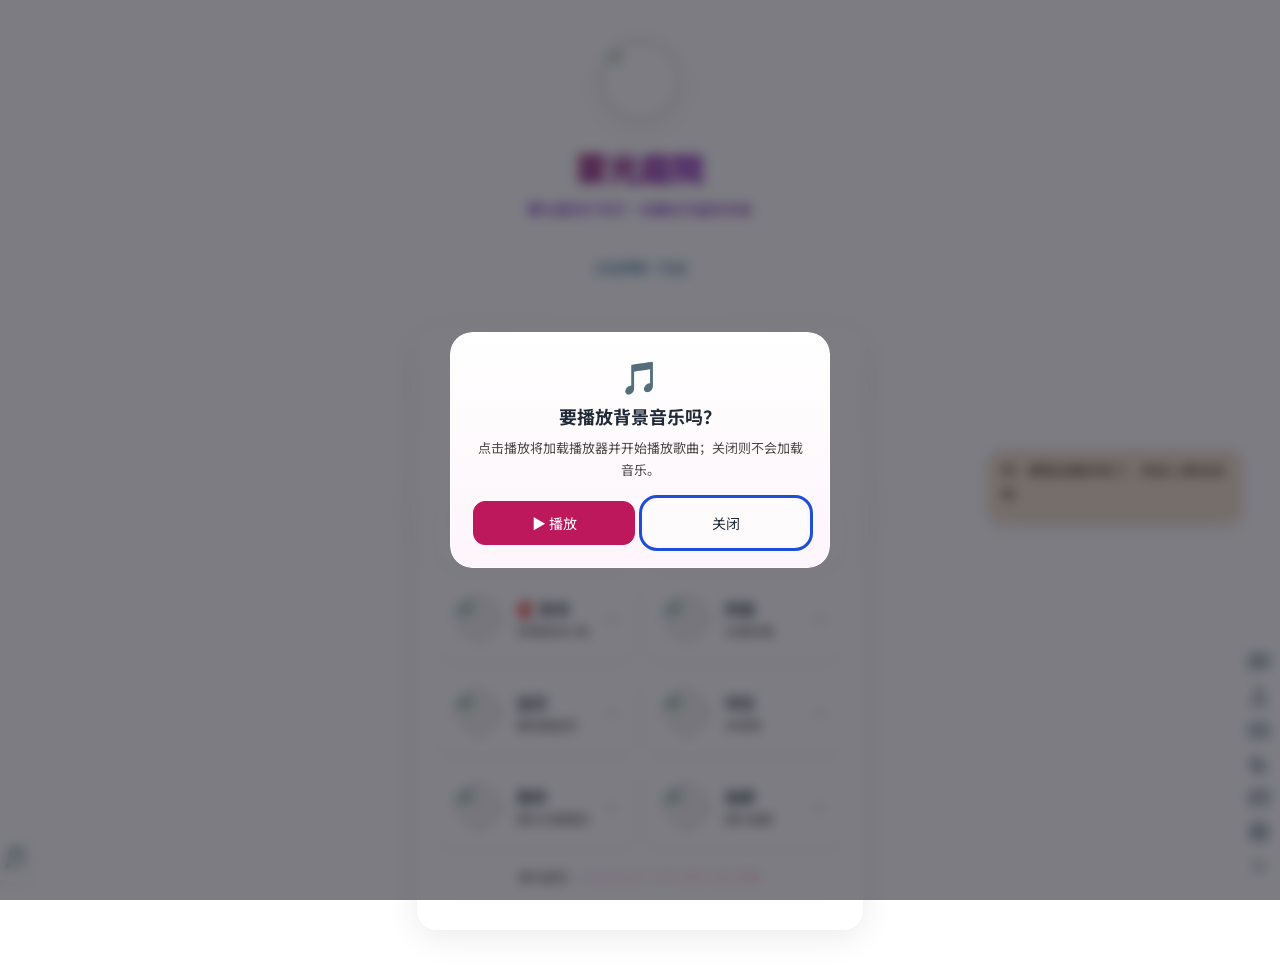
==== commit 6b434dc6: "更新导航链接和背景图片API地址" ====
--- a/index.html
+++ b/index.html
@@ -29,13 +29,13 @@
 window.NAV_COLUMNS = 'auto';
 
 window.NAV_LINKS = [
-  { name: '主页',         desc: '雾光庭院主页',  url: 'https://wgty.top',            icon: 'https://cdn.jsdmirror.com/gh/lqay-cn/cdn@main/img/zx/f/真寻413.jpg' },
-  { name: '博客',         desc: '个人博客站点',  url: 'https://blog.wgty.top',       icon: 'https://cdn.jsdmirror.com/gh/lqay-cn/cdn@main/img/zx/f/真寻1048.jpg' },
+  { name: '主页',         desc: '雾光庭院主页',  url: 'https://jijiji.me',            icon: 'https://cdn.jsdmirror.com/gh/lqay-cn/cdn@main/img/zx/f/真寻413.jpg' },
+  { name: '博客',         desc: '个人博客站点',  url: 'https://jjjweb.top',       icon: 'https://cdn.jsdmirror.com/gh/lqay-cn/cdn@main/img/zx/f/真寻1048.jpg' },
   { name: '🧲 查询',      desc: '资源查询工具',  url: 'https://whatslink.info/',     icon: 'https://cdn.jsdmirror.com/gh/lqay-cn/cdn@main/img/zx/f/真寻1014.jpg' },
-  { name: '网盘',         desc: '云端存储',      url: 'https://pan.wgty.top',        icon: 'https://cdn.jsdmirror.com/gh/lqay-cn/cdn@main/img/zx/f/真寻1086.jpg' },
-  { name: '监控',         desc: '服务器监控',  url: 'https://komari.wgty.top',            icon: 'https://cdn.jsdmirror.com/gh/lqay-cn/cdn@main/img/zx/f/真寻575.jpg' },
-  { name: '免费API',      desc: '在线 API 接口', url: 'https://wgty.top',            icon: 'https://cdn.jsdmirror.com/gh/lqay-cn/cdn@main/img/zx/f/真寻566.jpeg' },
-  { name: '图床',         desc: '图片托管服务',  url: 'https://image.wgty.top',      icon: 'https://cdn.jsdmirror.com/gh/lqay-cn/cdn@main/img/zx/f/真寻748.jpg' },
+  { name: '网盘',         desc: '云端存储',      url: 'https://p.jijiji.me',        icon: 'https://cdn.jsdmirror.com/gh/lqay-cn/cdn@main/img/zx/f/真寻1086.jpg' },
+  { name: '监控',         desc: '服务器监控',  url: 'https://komari.jijiji.me',            icon: 'https://cdn.jsdmirror.com/gh/lqay-cn/cdn@main/img/zx/f/真寻575.jpg' },
+  { name: '待定',      desc: '未使用', url: 'https://jijiji.me',            icon: 'https://cdn.jsdmirror.com/gh/lqay-cn/cdn@main/img/zx/f/真寻566.jpeg' },
+  { name: '图床',         desc: '图片托管服务',  url: 'https://image.jjjweb.top',      icon: 'https://cdn.jsdmirror.com/gh/lqay-cn/cdn@main/img/zx/f/真寻748.jpg' },
   { name: '画廊',         desc: '图片画廊',      url: 'https://image.wgty.top/browse/web',            icon: 'https://cdn.jsdmirror.com/gh/lqay-cn/cdn@main/img/zx/f/真寻216.jpg' }
 ];
 </script>
@@ -226,7 +226,7 @@
 
 <script>
   // 背景图片配置（使用API获取随机横图）
-  const BG_API = 'https://api.lqay.cn/api/zxsjt/?cat=heng';
+  const BG_API = 'https://image.jjjweb.top/file/web/1793623966290_fb4__4_.webp';
   // 手机端用竖图接口（1242×1815 这类竖构图）。注意：这个接口的跳转目标不带 CORS 头，
   // 只能当普通图片用（background-image / <img>），fetch 成 blob 会被浏览器拦掉
   const BG_API_MOBILE = 'https://img.paulzzh.com/touhou/random?size=wap';
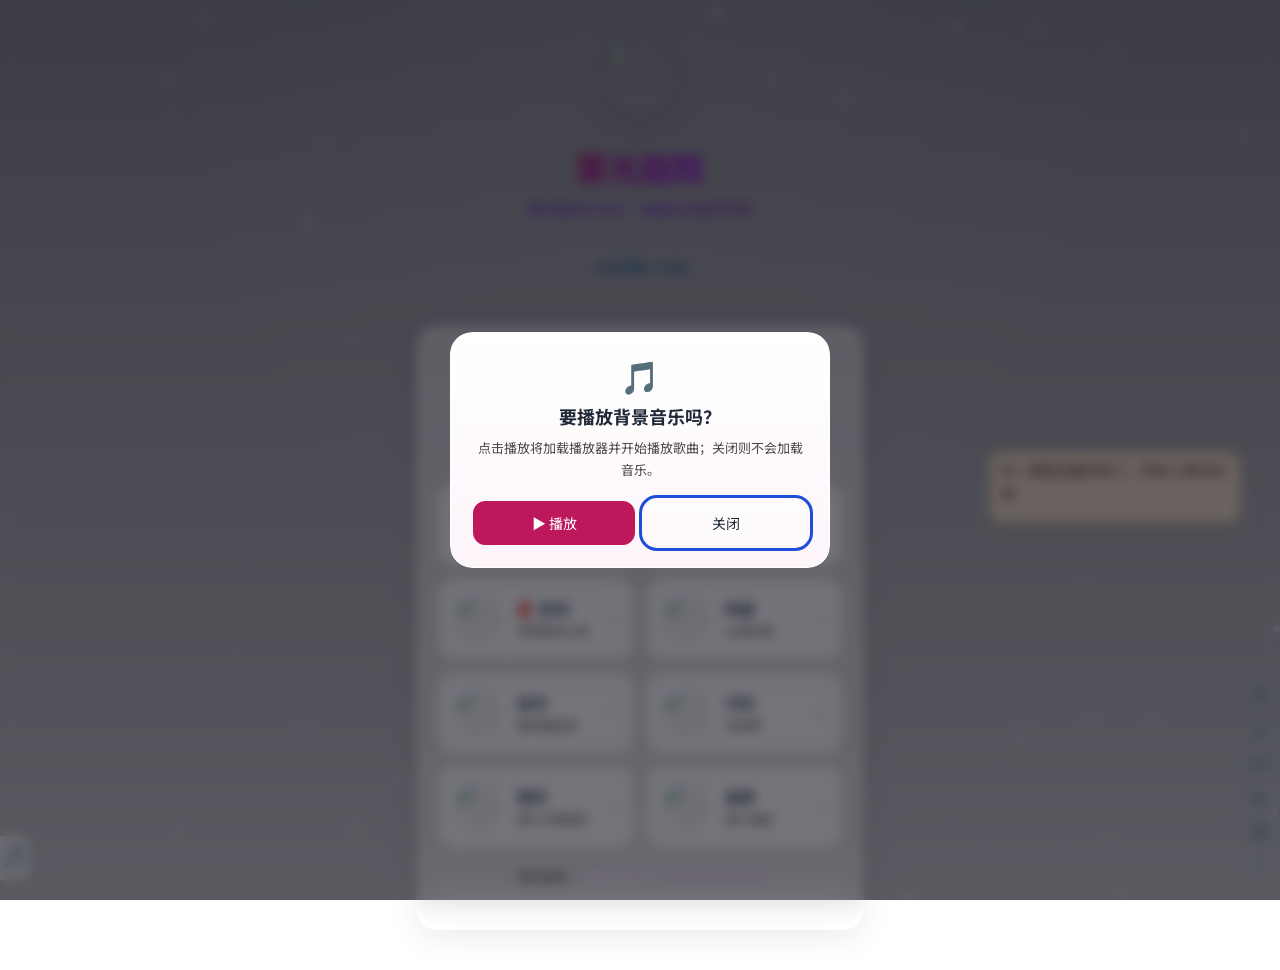
==== commit f137bff6: "去掉随机背景轮换，背景固定为一张图 - 删除 BG_API / BG_API_MOBILE 及整套轮换逻辑（预加载、双层交叉淡入、定时器、开关状态、sessionStorage 记忆） - 背景地址改" ====
--- a/index.html
+++ b/index.html
@@ -38,6 +38,9 @@
   { name: '图床',         desc: '图片托管服务',  url: 'https://image.jjjweb.top',      icon: 'https://cdn.jsdmirror.com/gh/lqay-cn/cdn@main/img/zx/f/真寻748.jpg' },
   { name: '画廊',         desc: '图片画廊',      url: 'https://image.wgty.top/browse/web',            icon: 'https://cdn.jsdmirror.com/gh/lqay-cn/cdn@main/img/zx/f/真寻216.jpg' }
 ];
+
+/* ══ 背景图片 ══ 换图只改这一行，填网络图片地址（横图效果最好）；留空就只显示页面底色 */
+window.SITE_BG = 'https://cdn.jsdmirror.com/gh/lqay-cn/cdn@main/img/zx/h/%E7%9C%9F%E5%AF%BB1184.png';
 </script>
 <!-- ════════════════════ 导航配置到此结束，以下无需改动 ════════════════════ -->
 
@@ -47,15 +50,14 @@
 <!-- 资源版本号：改完 style.css / player.js / live2d.js 记得把下面几处的 ?v= 一起改
      （站点走 Cloudflare，CSS/JS 边缘缓存 4 小时；不换版本号的话会出现「新 HTML + 旧 CSS」，
       看板娘容器拿不到 position:fixed，整页被顶下去一大块） -->
-<link rel="stylesheet" href="style.css?v=20261030a">
+<link rel="stylesheet" href="style.css?v=20261105b">
 
 </head>
 <body>
 
-<!-- 背景图片容器：两层，交叉淡入淡出（旧图淡出、新图淡入，中间不会露出页面底色） -->
-<div class="bg-image" id="bgImage"></div>
-<div class="bg-image" id="bgImage2"></div>
-<!-- 压暗/渐变遮罩独立成层：若挂在 .bg-image 上，双层同时可见时会被叠加两次 -->
+<!-- 背景图片（固定一张，地址在 style.css 的 .bg-image 里） -->
+<div class="bg-image"></div>
+<!-- 压暗/渐变遮罩独立成层：若挂在 .bg-image 上会被叠加两次 -->
 <div class="bg-overlay"></div>
 
 <!-- Live2D 看板娘（仿原版 live2d-widget）：文字气泡 + 模型 + 竖排工具栏；模型本身不挡页面点击 -->
@@ -68,7 +70,6 @@
     <button type="button" data-act="outfit" title="换装" aria-label="换装"><svg viewBox="0 0 24 24" aria-hidden="true"><path d="M9 3l3 2 3-2 5 3-2 5-2-1v11H8V10l-2 1-2-5 5-3z"/></svg></button>
     <button type="button" data-act="photo" title="拍照" aria-label="拍照"><svg viewBox="0 0 24 24" aria-hidden="true"><path d="M9 4h6l1.5 2H20a2 2 0 0 1 2 2v10a2 2 0 0 1-2 2H4a2 2 0 0 1-2-2V8a2 2 0 0 1 2-2h3.5L9 4zm3 4a5 5 0 1 0 0 10 5 5 0 0 0 0-10zm0 2a3 3 0 1 1 0 6 3 3 0 0 1 0-6z"/></svg></button>
     <button type="button" data-act="theme" title="切换主题" aria-label="切换主题"><svg viewBox="0 0 24 24" aria-hidden="true"><path d="M12 3a9 9 0 1 0 9 9 7 7 0 0 1-9-9z"/></svg></button>
-    <button type="button" data-act="background" title="随机背景" aria-label="随机背景"><svg viewBox="0 0 24 24" aria-hidden="true"><path d="M4 4h16a2 2 0 0 1 2 2v12a2 2 0 0 1-2 2H4a2 2 0 0 1-2-2V6a2 2 0 0 1 2-2zm0 13h16l-5-6-4 4.5-2.5-2.5L4 17zm4-10a2 2 0 1 0 0 4 2 2 0 0 0 0-4z"/></svg></button>
     <button type="button" data-act="info" title="关于" aria-label="关于"><svg viewBox="0 0 24 24" aria-hidden="true"><path d="M12 2a10 10 0 1 0 0 20 10 10 0 0 0 0-20zm-1 5h2v2h-2V7zm0 4h2v6h-2v-6z"/></svg></button>
     <button type="button" data-act="quit" title="退出" aria-label="退出"><svg viewBox="0 0 24 24" aria-hidden="true"><path d="M6.4 5 12 10.6 17.6 5 19 6.4 13.4 12l5.6 5.6-1.4 1.4-5.6-5.6L6.4 19 5 17.6l5.6-5.6L5 6.4z"/></svg></button>
   </div>
@@ -77,13 +78,6 @@
 
 <!-- 底部固定控件组：电脑端看板娘显示时收进看板娘工具栏（body.waifu-on 时隐藏），退出看板娘或在手机上才显示 -->
 <div class="fixed-bottom">
-  <label class="toggle-wrap" for="bgToggle">
-    <span class="toggle-label">随机背景</span>
-    <span class="switch">
-      <input type="checkbox" id="bgToggle" checked>
-      <span class="slider" aria-hidden="true"></span>
-    </span>
-  </label>
   <button id="themeBtn" type="button" aria-label="切换为浅色主题" aria-pressed="false">🌙</button>
 </div>
 
@@ -225,156 +219,12 @@
 </main><!-- /container -->
 
 <script>
-  // 背景图片配置（使用API获取随机横图）
-  const BG_API = 'https://image.jjjweb.top/file/web/1793623966290_fb4__4_.webp';
-  // 手机端用竖图接口（1242×1815 这类竖构图）。注意：这个接口的跳转目标不带 CORS 头，
-  // 只能当普通图片用（background-image / <img>），fetch 成 blob 会被浏览器拦掉
-  const BG_API_MOBILE = 'https://img.paulzzh.com/touhou/random?size=wap';
-  const NARROW_MQ = window.matchMedia('(max-width: 640px)');
-  let currentBg = null;
-  let nextBg = null;
-  let bgInterval = null;
-  // 代际标记：每次关掉轮换都 +1。switchBg() 是 async 的，定时器可能已经触发、
-  // 正卡在 await 里；关掉开关后它醒来如果不认代次，就会把刚淡入的固定图又盖掉
-  let bgGen = 0;
-  const AUTO_INTERVAL = 6000; // 6秒
-  const FIXED_BG = 'https://cdn.jsdmirror.com/gh/lqay-cn/cdn@main/img/zx/h/%E7%9C%9F%E5%AF%BB1184.png';
-
-  // 背景图分两层交替显示，切换时旧图淡出、新图淡入（交叉淡入淡出，不会露出页面底色）
-  const BG_LAYERS = [document.getElementById('bgImage'), document.getElementById('bgImage2')];
-
-  // 开关当前状态（DOM 还没就绪时按「关」处理，宁可不换图）
-  function bgEnabled() {
-    const t = document.getElementById('bgToggle');
-    return !!(t && t.checked);
-  }
-  let activeLayer = 0;          // 当前显示的是哪一层
-  const FADE_MS = 900;          // 与 style.css 里 .bg-image 的 transition 保持一致
-
-  // 拉一张随机图并等到解码完成，返回可用作背景的地址
-  async function fetchBgBlob() {
-    // 手机端：接口没有 CORS 头，走不了 fetch，直接把 URL 交给 background-image。
-    // 带个随机参数，否则浏览器可能把 302 缓存住、一直返回同一张
-    if (NARROW_MQ.matches) {
-      const url = BG_API_MOBILE + '&r=' + Date.now() + Math.random().toString(36).slice(2, 6);
-      await new Promise((resolve, reject) => {
-        const img = new Image();
-        img.onload = () => resolve();
-        img.onerror = reject;
-        img.src = url;
-      });
-      return url;
-    }
-    const resp = await fetch(BG_API);
-    const blob = await resp.blob();
-    const imgUrl = URL.createObjectURL(blob);
-    await new Promise((resolve, reject) => {
-      const img = new Image();
-      img.onload = () => resolve();
-      img.onerror = reject;
-      img.src = imgUrl;
-    });
-    return imgUrl;
-  }
-
-  // 把 url 交叉淡入到前台；返回刚被换下去的那一层，调用方据此回收旧 blob
-  function crossFade(url) {
-    const cur = BG_LAYERS[activeLayer];
-    const nxt = BG_LAYERS[1 - activeLayer];
-    // 新图先放到隐藏层并锁死在透明状态，避免它带着上一张的过渡闪一下
-    nxt.style.transition = 'none';
-    nxt.style.opacity = '0';
-    nxt.style.backgroundImage = `url('${url}')`;
-    void nxt.offsetWidth;               // 强制重排，让上面的初始状态生效
-    nxt.style.transition = '';          // 恢复 CSS 里的过渡
-    requestAnimationFrame(() => {
-      nxt.style.opacity = '1';
-      cur.style.opacity = '0';
-    });
-    activeLayer = 1 - activeLayer;
-    return cur;
-  }
-
-  // 预加载下一张背景图片
-  async function preloadBg() {
-    const toggle = document.getElementById('bgToggle');
-    if (!toggle || !toggle.checked) return;
-    if (nextBg) {
-      URL.revokeObjectURL(nextBg);
-      nextBg = null;
-    }
-    try {
-      nextBg = await fetchBgBlob();
-    } catch (e) {
-      console.error('Failed to preload background image', e);
-    }
-  }
-
-  async function switchBg() {
-    const gen = bgGen;                 // 记下发起时的代次
-    try {
-      // 使用预加载的图片，如果没有就立即加载
-      let newBgUrl = nextBg;
-      nextBg = null;
-      if (!newBgUrl) newBgUrl = await fetchBgBlob();
-
-      // 等待期间用户关掉了开关（或又重开过一轮）：这次结果作废，别把固定图盖掉
-      if (gen !== bgGen || !bgEnabled()) {
-        if (newBgUrl) URL.revokeObjectURL(newBgUrl);
-        return;
-      }
-
-      const oldBg = currentBg;
-      currentBg = newBgUrl;
-      crossFade(newBgUrl);
-
-      // 旧图还在淡出，等过渡结束再回收，否则可能闪一下
-      if (oldBg) setTimeout(() => URL.revokeObjectURL(oldBg), FADE_MS + 300);
-
-      // 预加载下一张
-      preloadBg();
-    } catch (e) {
-      console.error('Failed to load background image', e);
-    }
-  }
-
-  // 关闭随机背景时切回固定图（同样走淡入淡出）
-  function showFixedBg() {
-    if (nextBg) { URL.revokeObjectURL(nextBg); nextBg = null; }
-    const oldBg = currentBg;
-    currentBg = null;
-    crossFade(FIXED_BG);
-    if (oldBg) setTimeout(() => URL.revokeObjectURL(oldBg), FADE_MS + 300);
-  }
-
-  // 自动切换背景
-  function startBgAuto() {
-    clearTimeout(bgInterval);
-    bgInterval = null;
-    // 使用 setTimeout 递归，确保间隔固定，避免重叠
-    function scheduleNext() {
-      clearTimeout(bgInterval);
-      bgInterval = setTimeout(() => {
-        bgInterval = null;
-        if (!bgEnabled()) return;      // 关掉开关后不再排下一轮
-        switchBg().then(() => { if (bgEnabled()) scheduleNext(); });
-      }, AUTO_INTERVAL);
-    }
-    scheduleNext();
-  }
-  function stopBgAuto() {
-    bgGen++;                           // 让已经发起的 switchBg 醒来后作废
-    clearTimeout(bgInterval);
-    bgInterval = null;
-  }
-
   // 页面加载初始化
   (function() {
     const html = document.documentElement;
-    const toggle = document.getElementById('bgToggle');
 
     // 隐私模式 / 禁用存储时 sessionStorage 读写会抛 SecurityError，
-    // 一抛就会把下面整个初始化块（两个开关的监听）全部中断，所以统一包一层
+    // 一抛就会把下面整个初始化块（主题按钮的监听）全部中断，所以统一包一层
     const store = {
       get(key) { try { return sessionStorage.getItem(key); } catch (e) { return null; } },
       set(key, value) { try { sessionStorage.setItem(key, value); } catch (e) { /* 存不了照样能用 */ } }
@@ -399,17 +249,10 @@
     }
     syncThemeButton();
 
-    // === 背景自动切换初始化 ===
-    const autoBg = store.get('autoBg');
-    if (autoBg === 'off') {
-      toggle.checked = false;
-      stopBgAuto();
-      showFixedBg();
-    } else {
-      toggle.checked = true;
-      // 先预加载，再切换
-      preloadBg().then(() => switchBg());
-      startBgAuto();
+    // === 背景图：地址在页头导航配置下面的 SITE_BG，这里只负责套用 ===
+    const bgEl = document.querySelector('.bg-image');
+    if (bgEl && window.SITE_BG) {
+      bgEl.style.backgroundImage = 'url("' + window.SITE_BG + '")';
     }
 
     // === 主题切换事件 ===
@@ -424,19 +267,6 @@
       syncThemeButton();
     });
 
-    // === 背景开关切换事件 ===
-    toggle.addEventListener('change', function() {
-      if (this.checked) {
-        switchBg();
-        startBgAuto();
-        store.set('autoBg', 'on');
-      } else {
-        stopBgAuto();
-        store.set('autoBg', 'off');
-        // 切回固定图（淡入淡出），并清理预加载，避免关闭后仍请求 API
-        showFixedBg();
-      }
-    });
   })();
 
   // === 手机端底部布局：播放器收成左下角小按钮 + 底部控件组让位 ===
@@ -959,6 +789,6 @@
 </div>
 <button class="music-toggle" id="musicToggle" type="button" aria-expanded="false" aria-controls="musicPanel" aria-label="展开音乐播放器" title="展开音乐播放器">🎵</button>
 <script src="assets/lyrics.js?v=20261030a"></script>
-<script src="assets/live2d.js?v=20261030a"></script>
+<script src="assets/live2d.js?v=20261105a"></script>
 </body>
 </html>
--- a/style.css
+++ b/style.css
@@ -90,15 +90,15 @@
     display: flex;
     flex-direction: column;
   }
+  /* 背景图地址在 index.html 的 SITE_BG（导航配置下面一行），这里只定位置和兜底色 */
   .bg-image {
       position: fixed;
       inset: 0;
       z-index: 0;
+      background-color: #0b0d14;
+      background-position: center;
       background-size: cover;
-      background-position: center;
       background-repeat: no-repeat;
-      opacity: 0;                                  /* 显隐由 JS 交叉淡入淡出控制 */
-      transition: opacity 0.9s ease;
       pointer-events: none;
     }
   /* 背景之上的压暗/渐变遮罩（独立一层） */
@@ -121,59 +121,6 @@
     display: flex;
     align-items: center;
     gap: 10px;
-  }
-  .toggle-wrap {
-    display: flex;
-    min-height: 44px;
-    cursor: pointer;
-    align-items: center;
-    gap: 6px;
-    background: var(--btn-bg);
-    border: 1px solid var(--btn-border);
-    border-radius: 8px;
-    padding: 4px 10px 4px 8px;
-    backdrop-filter: blur(10px);
-    -webkit-backdrop-filter: blur(10px);
-  }
-  .toggle-label {
-    font-size: 12px;
-    color: var(--btn-text);
-    user-select: none;
-    white-space: nowrap;
-  }
-  /* Toggle 开关 */
-  .switch {
-    position: relative;
-    display: inline-block;
-    width: 44px;
-    height: 28px;
-    flex-shrink: 0;
-  }
-  .switch input { position: absolute; inset: 0; opacity: 0; width: 100%; height: 100%; cursor: pointer; }
-  .slider {
-    position: absolute;
-    inset: 0;
-    background: rgba(255,255,255,0.2);
-    border-radius: 28px;
-    cursor: pointer;
-    transition: background 0.25s;
-  }
-  .slider::before {
-    content: '';
-    position: absolute;
-    width: 24px;
-    height: 24px;
-    left: 2px;
-    top: 2px;
-    background: #fff;
-    border-radius: 50%;
-    transition: transform 0.25s;
-  }
-  .switch input:checked + .slider { background: var(--accent); }
-  .switch input:checked + .slider::before { transform: translateX(16px); }
-  .switch input:focus-visible + .slider {
-    outline: 3px solid var(--focus-ring);
-    outline-offset: 3px;
   }
   .fixed-bottom button {
     width: 44px;
@@ -1094,7 +1041,7 @@
   }
   .waifu-tool button[hidden] { display: none; }
   .waifu-tool button[aria-pressed="false"] svg { opacity: .55; }
-  /* 看板娘显示时，底部控件条（随机背景 / 主题）已收进工具栏 */
+  /* 看板娘显示时，底部控件条（主题）已收进工具栏 */
   body.waifu-on .fixed-bottom { display: none; }
   .waifu-tool svg {
     width: 24px;
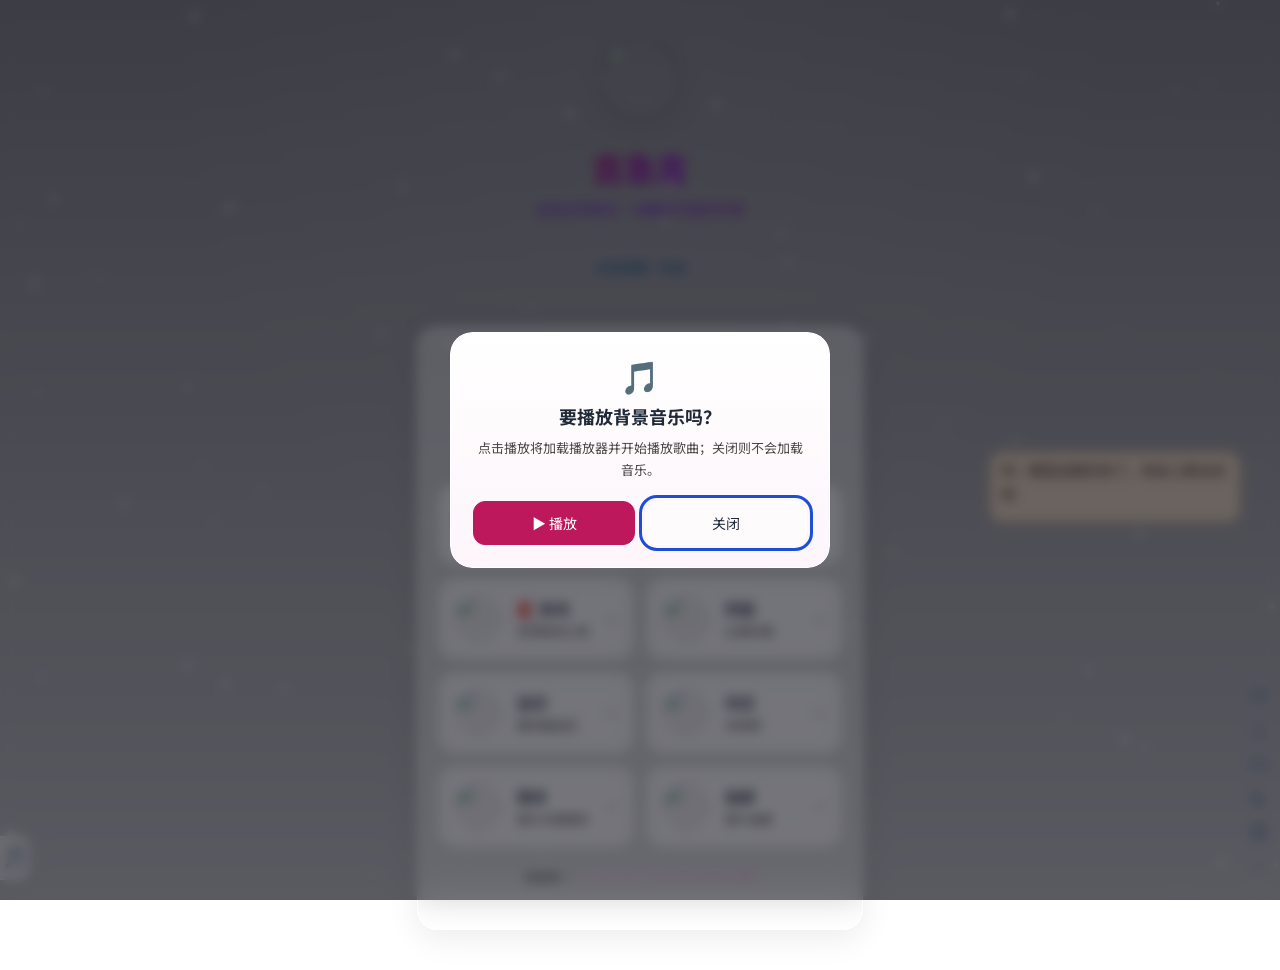
==== commit 18aeb24b: "网站改名为「吉急吉」，替换全部相关文字 - index.html：title、页头 h1、逐字副标题（吉急吉导航页）、导航配置里「主页」的描述、社群两个卡片名、页脚 - wardrobe.html：页" ====
--- a/index.html
+++ b/index.html
@@ -29,7 +29,7 @@
 window.NAV_COLUMNS = 'auto';
 
 window.NAV_LINKS = [
-  { name: '主页',         desc: '雾光庭院主页',  url: 'https://jijiji.me',            icon: 'https://cdn.jsdmirror.com/gh/lqay-cn/cdn@main/img/zx/f/真寻413.jpg' },
+  { name: '主页',         desc: '吉急吉主页',  url: 'https://jijiji.me',            icon: 'https://cdn.jsdmirror.com/gh/lqay-cn/cdn@main/img/zx/f/真寻413.jpg' },
   { name: '博客',         desc: '个人博客站点',  url: 'https://jjjweb.top',       icon: 'https://cdn.jsdmirror.com/gh/lqay-cn/cdn@main/img/zx/f/真寻1048.jpg' },
   { name: '🧲 查询',      desc: '资源查询工具',  url: 'https://whatslink.info/',     icon: 'https://cdn.jsdmirror.com/gh/lqay-cn/cdn@main/img/zx/f/真寻1014.jpg' },
   { name: '网盘',         desc: '云端存储',      url: 'https://p.jijiji.me',        icon: 'https://cdn.jsdmirror.com/gh/lqay-cn/cdn@main/img/zx/f/真寻1086.jpg' },
@@ -44,13 +44,13 @@
 </script>
 <!-- ════════════════════ 导航配置到此结束，以下无需改动 ════════════════════ -->
 
-<title>雾光庭院</title>
+<title>吉急吉</title>
 <link rel="icon" type="image/png" href="https://p.qlogo.cn/gh/741215938/741215938/640">
 <link href="https://fonts.googleapis.com/css2?family=Noto+Sans+SC:wght@300;400;500;700&display=swap" rel="stylesheet">
 <!-- 资源版本号：改完 style.css / player.js / live2d.js 记得把下面几处的 ?v= 一起改
      （站点走 Cloudflare，CSS/JS 边缘缓存 4 小时；不换版本号的话会出现「新 HTML + 旧 CSS」，
       看板娘容器拿不到 position:fixed，整页被顶下去一大块） -->
-<link rel="stylesheet" href="style.css?v=20261105b">
+<link rel="stylesheet" href="style.css?v=20261107a">
 
 </head>
 <body>
@@ -87,9 +87,9 @@
     <div class="avatar-wrap">
       <img class="avatar" src="https://p.qlogo.cn/gh/741215938/741215938/640" alt="">
     </div>
-    <h1>雾光庭院</h1>
+    <h1>吉急吉</h1>
     <p class="desc">
-      <span>雾</span><span>光</span><span>庭</span><span>院</span><span>引</span><span>导</span><span>页</span><span>·</span><span>收</span><span>藏</span><span>本</span><span>页</span><span>面</span><span>防</span><span>失</span><span>联</span>
+      <span>吉</span><span>急</span><span>吉</span><span>导</span><span>航</span><span>页</span><span>·</span><span>收</span><span>藏</span><span>本</span><span>页</span><span>面</span><span>防</span><span>失</span><span>联</span>
     </p>
   </header>
 
@@ -200,21 +200,21 @@
       <a href="https://qm.qq.com/q/Qpj8jxXnmW" class="contact-card" target="_blank" rel="noopener noreferrer">
         <div class="contact-icon qqgrp"><img src="https://p.qlogo.cn/gh/741215938/741215938/100" alt="QQ群"></div>
         <div class="contact-info">
-          <div class="contact-name">雾光庭院交流群</div>
+          <div class="contact-name">吉急吉交流群</div>
           <div class="contact-desc">群号：741215938</div>
         </div>
       </a>
       <a href="https://t.me/+IqggCLsv-kgzZmNl" class="contact-card" target="_blank" rel="noopener noreferrer">
         <div class="contact-icon tg"><img src="https://p.qlogo.cn/gh/741215938/741215938/100" alt="Telegram"></div>
         <div class="contact-info">
-          <div class="contact-name">雾光庭院频道</div>
+          <div class="contact-name">吉急吉频道</div>
           <div class="contact-desc">Telegram 频道</div>
         </div>
       </a>
     </div>
   </div>
   
-  <footer class="footer"><a href="https://github.com/jifulin/mistgarden" target="_blank" rel="noopener noreferrer">雾光庭院</a> · <span id="uptime"></span></footer>
+  <footer class="footer"><a href="https://github.com/jifulin/mistgarden" target="_blank" rel="noopener noreferrer">吉急吉</a> · <span id="uptime"></span></footer>
   </div><!-- /glass-card -->
 </main><!-- /container -->
 
@@ -789,6 +789,6 @@
 </div>
 <button class="music-toggle" id="musicToggle" type="button" aria-expanded="false" aria-controls="musicPanel" aria-label="展开音乐播放器" title="展开音乐播放器">🎵</button>
 <script src="assets/lyrics.js?v=20261030a"></script>
-<script src="assets/live2d.js?v=20261105a"></script>
+<script src="assets/live2d.js?v=20261107a"></script>
 </body>
 </html>
